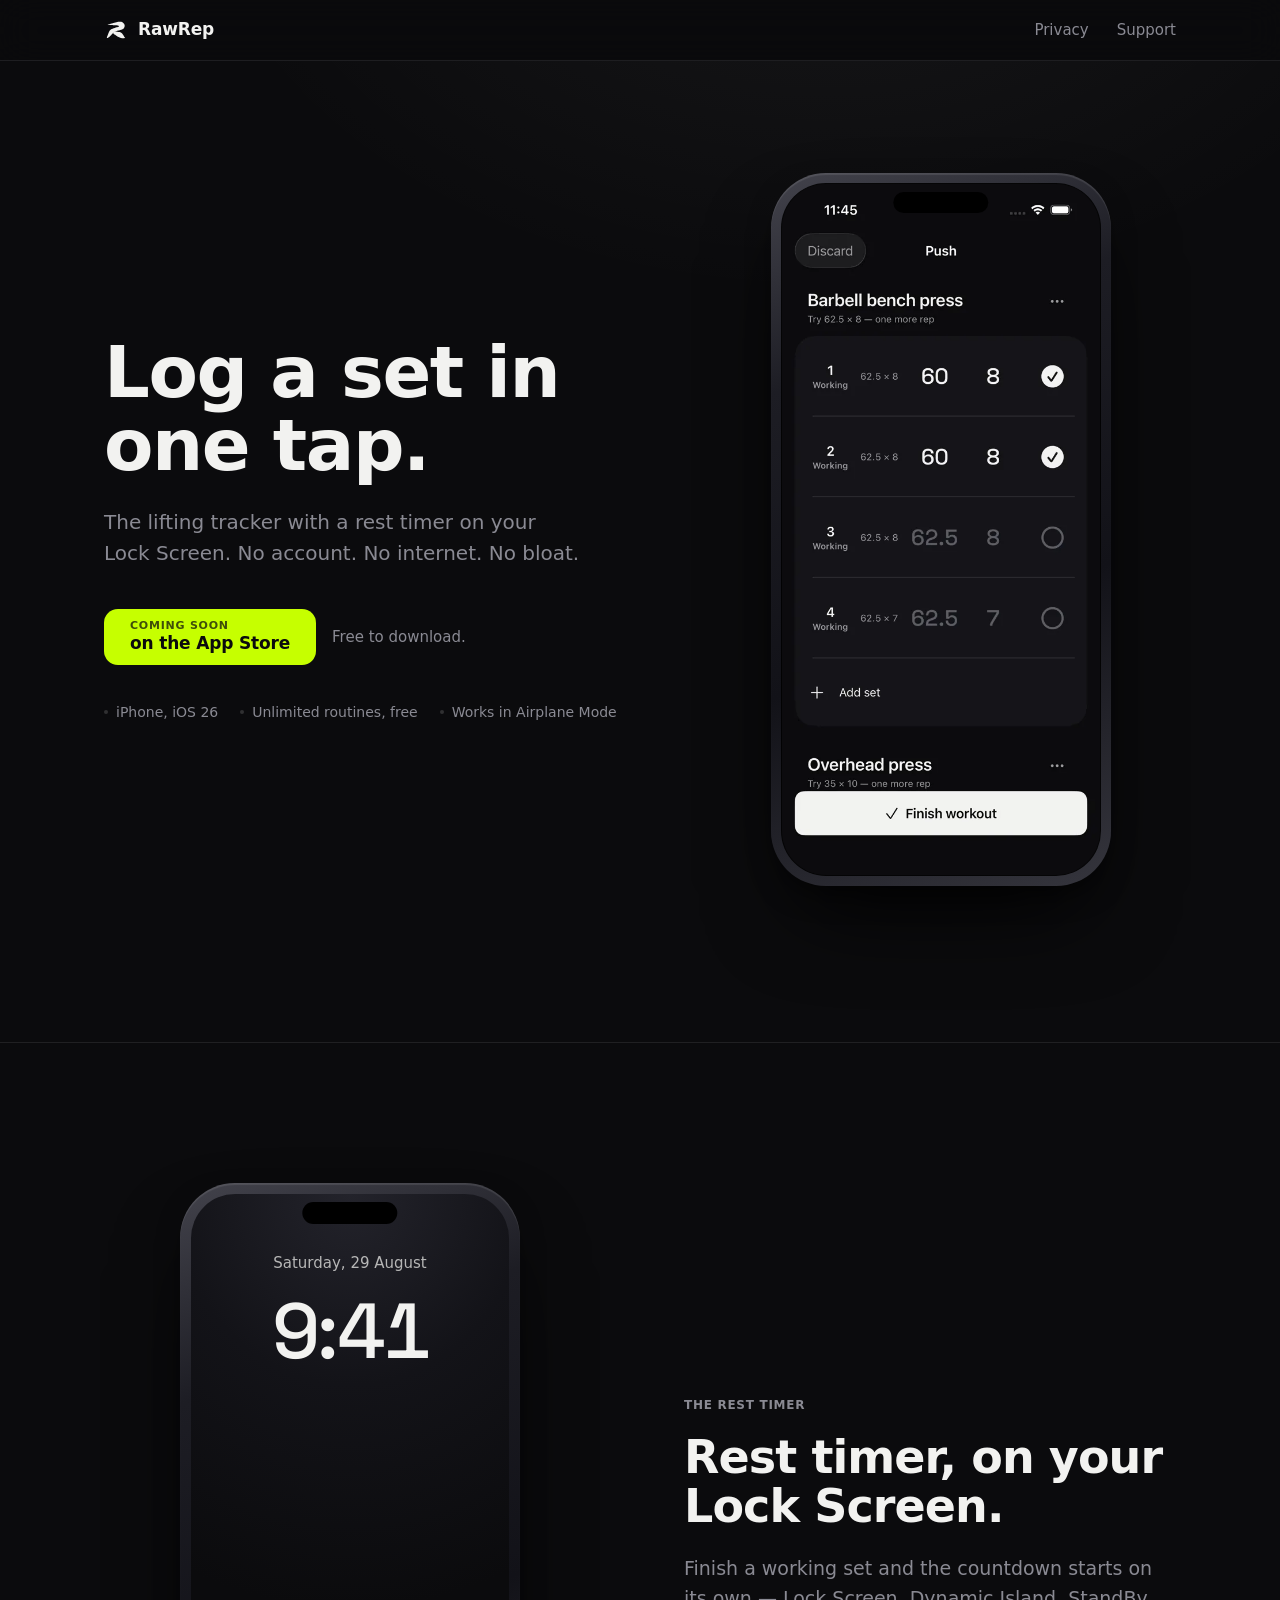
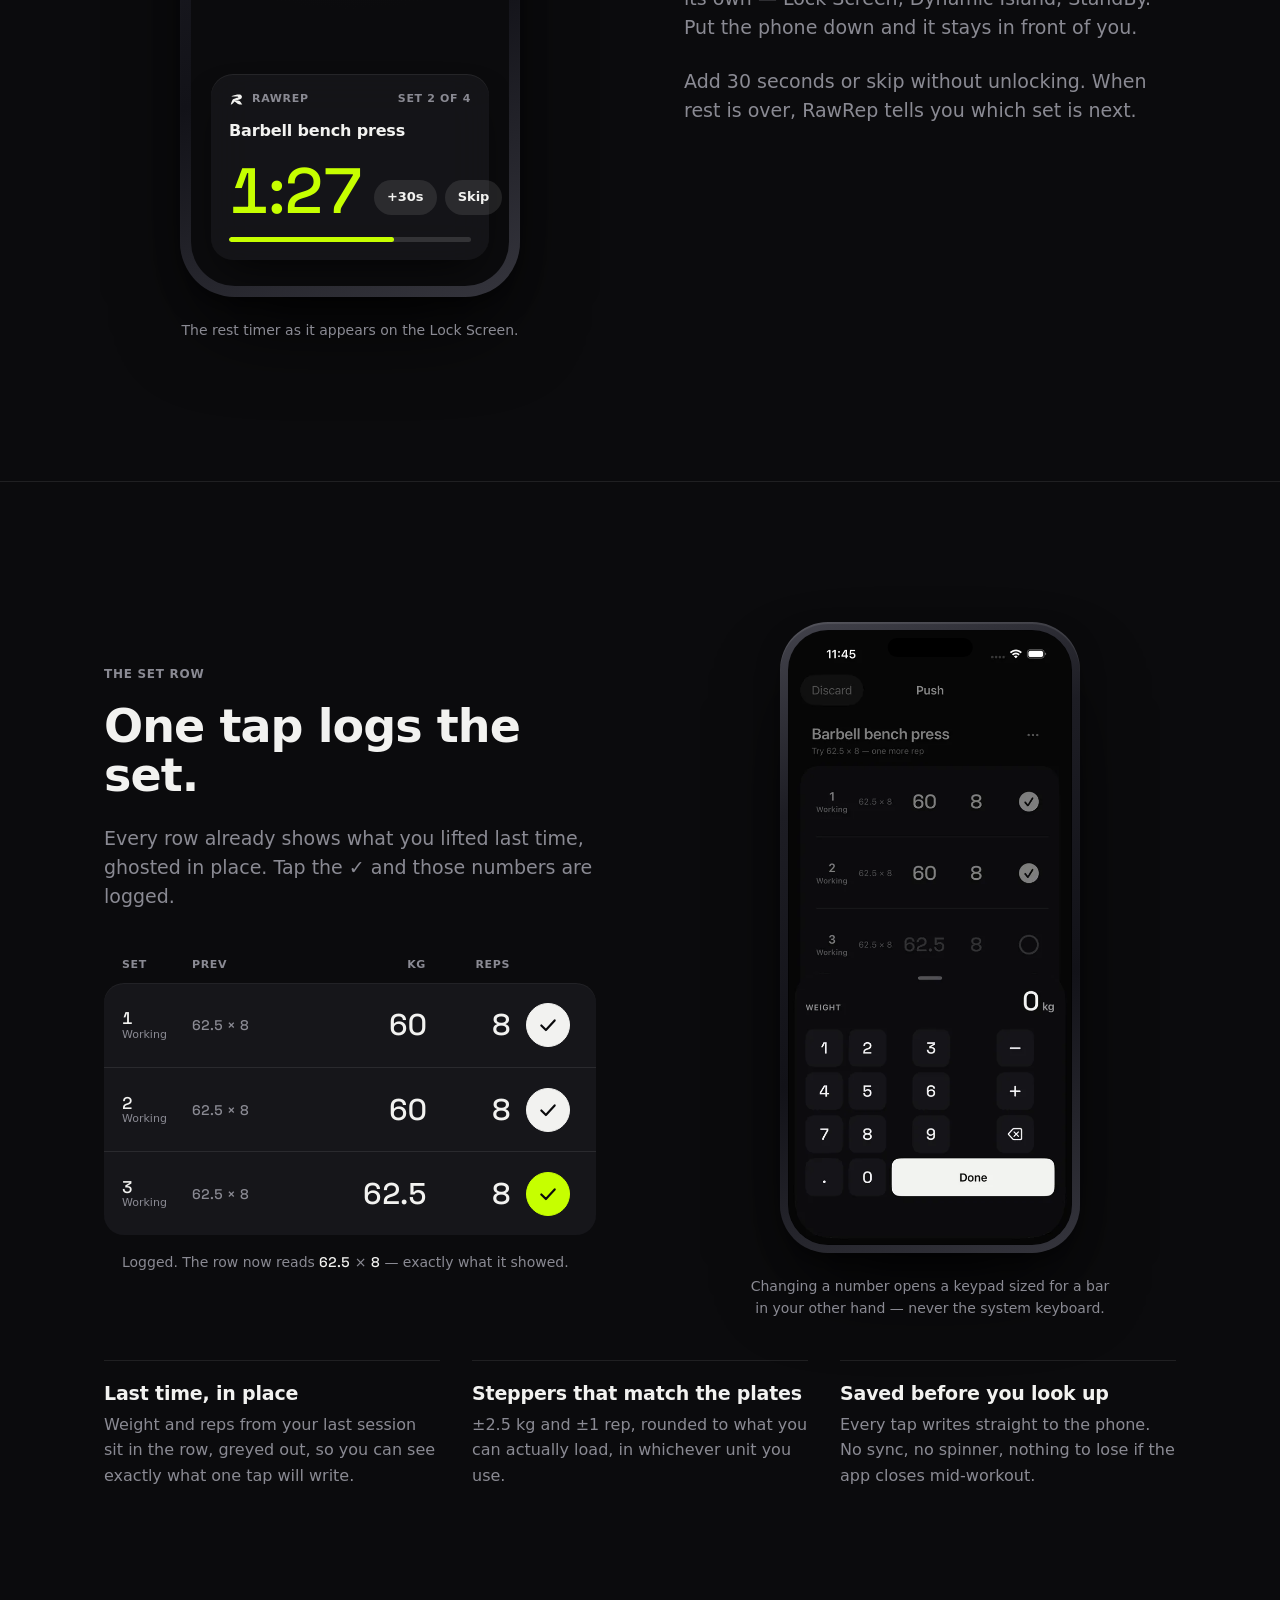
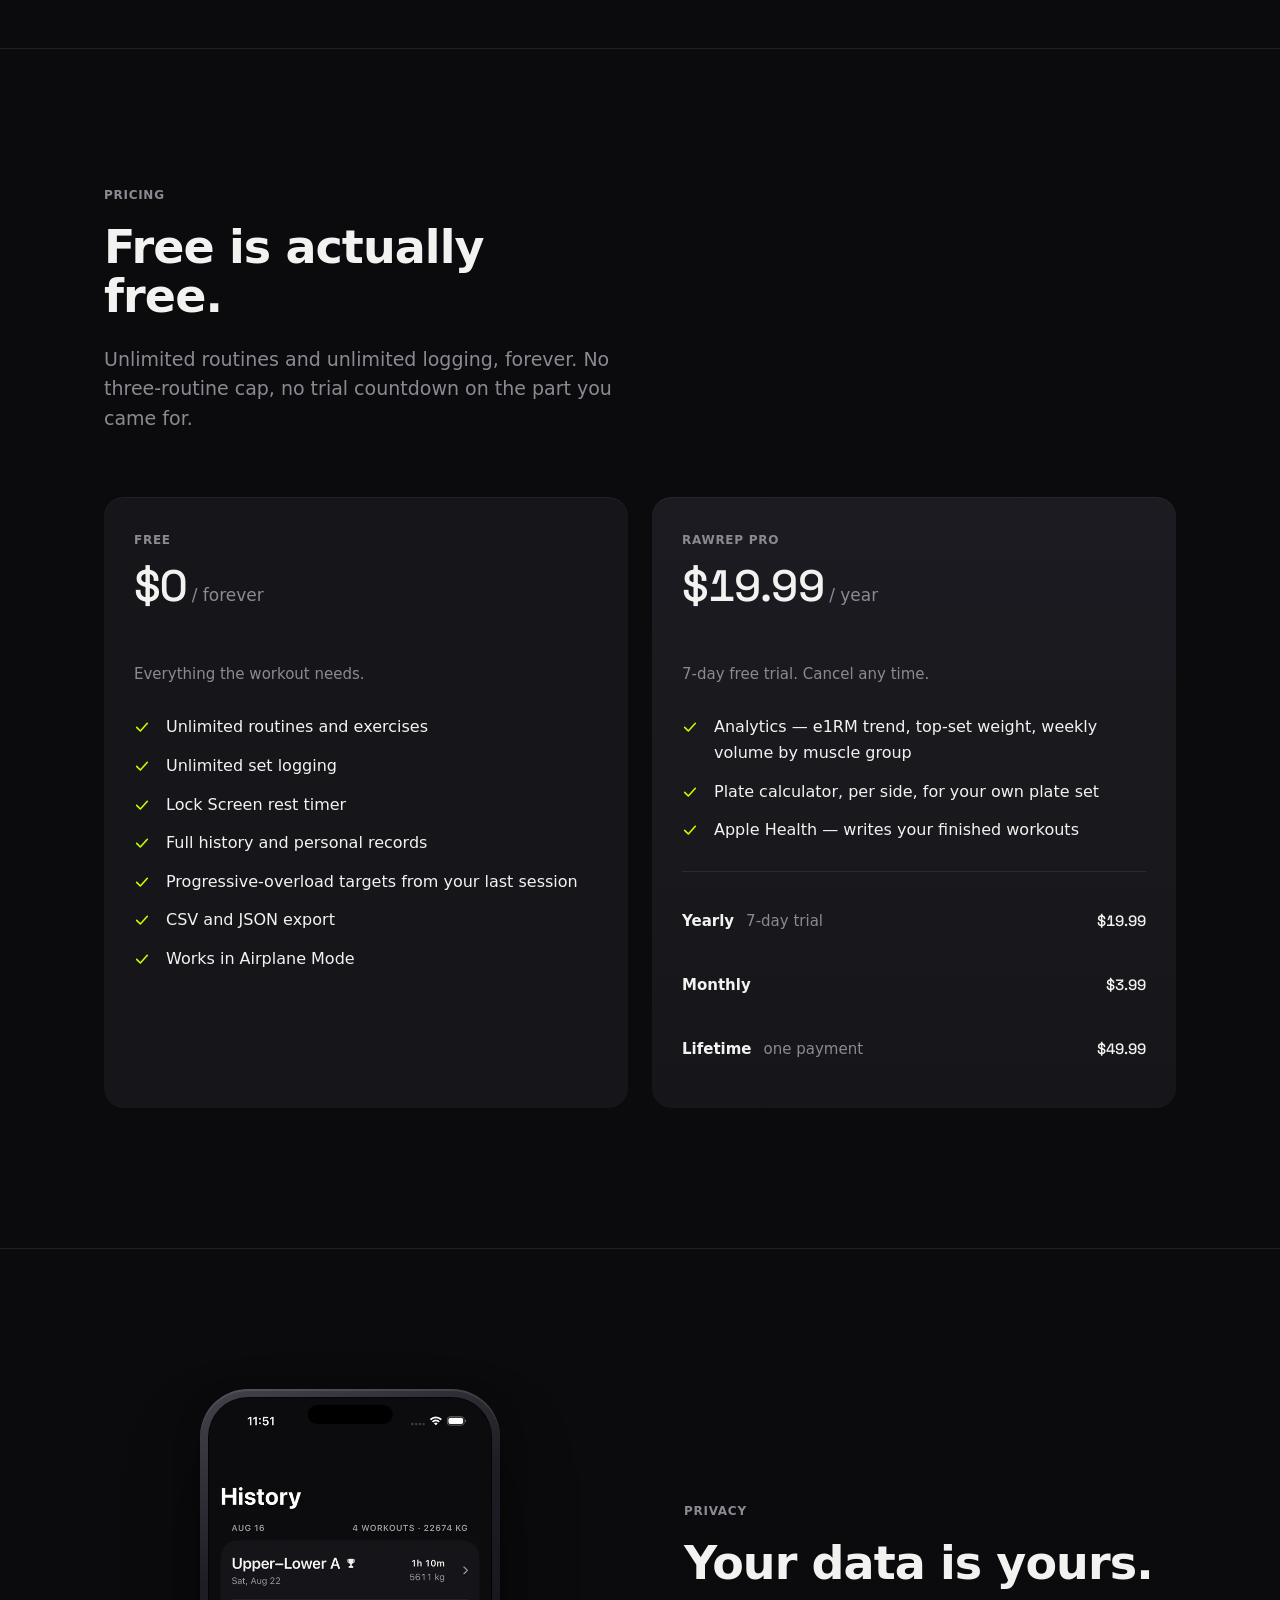
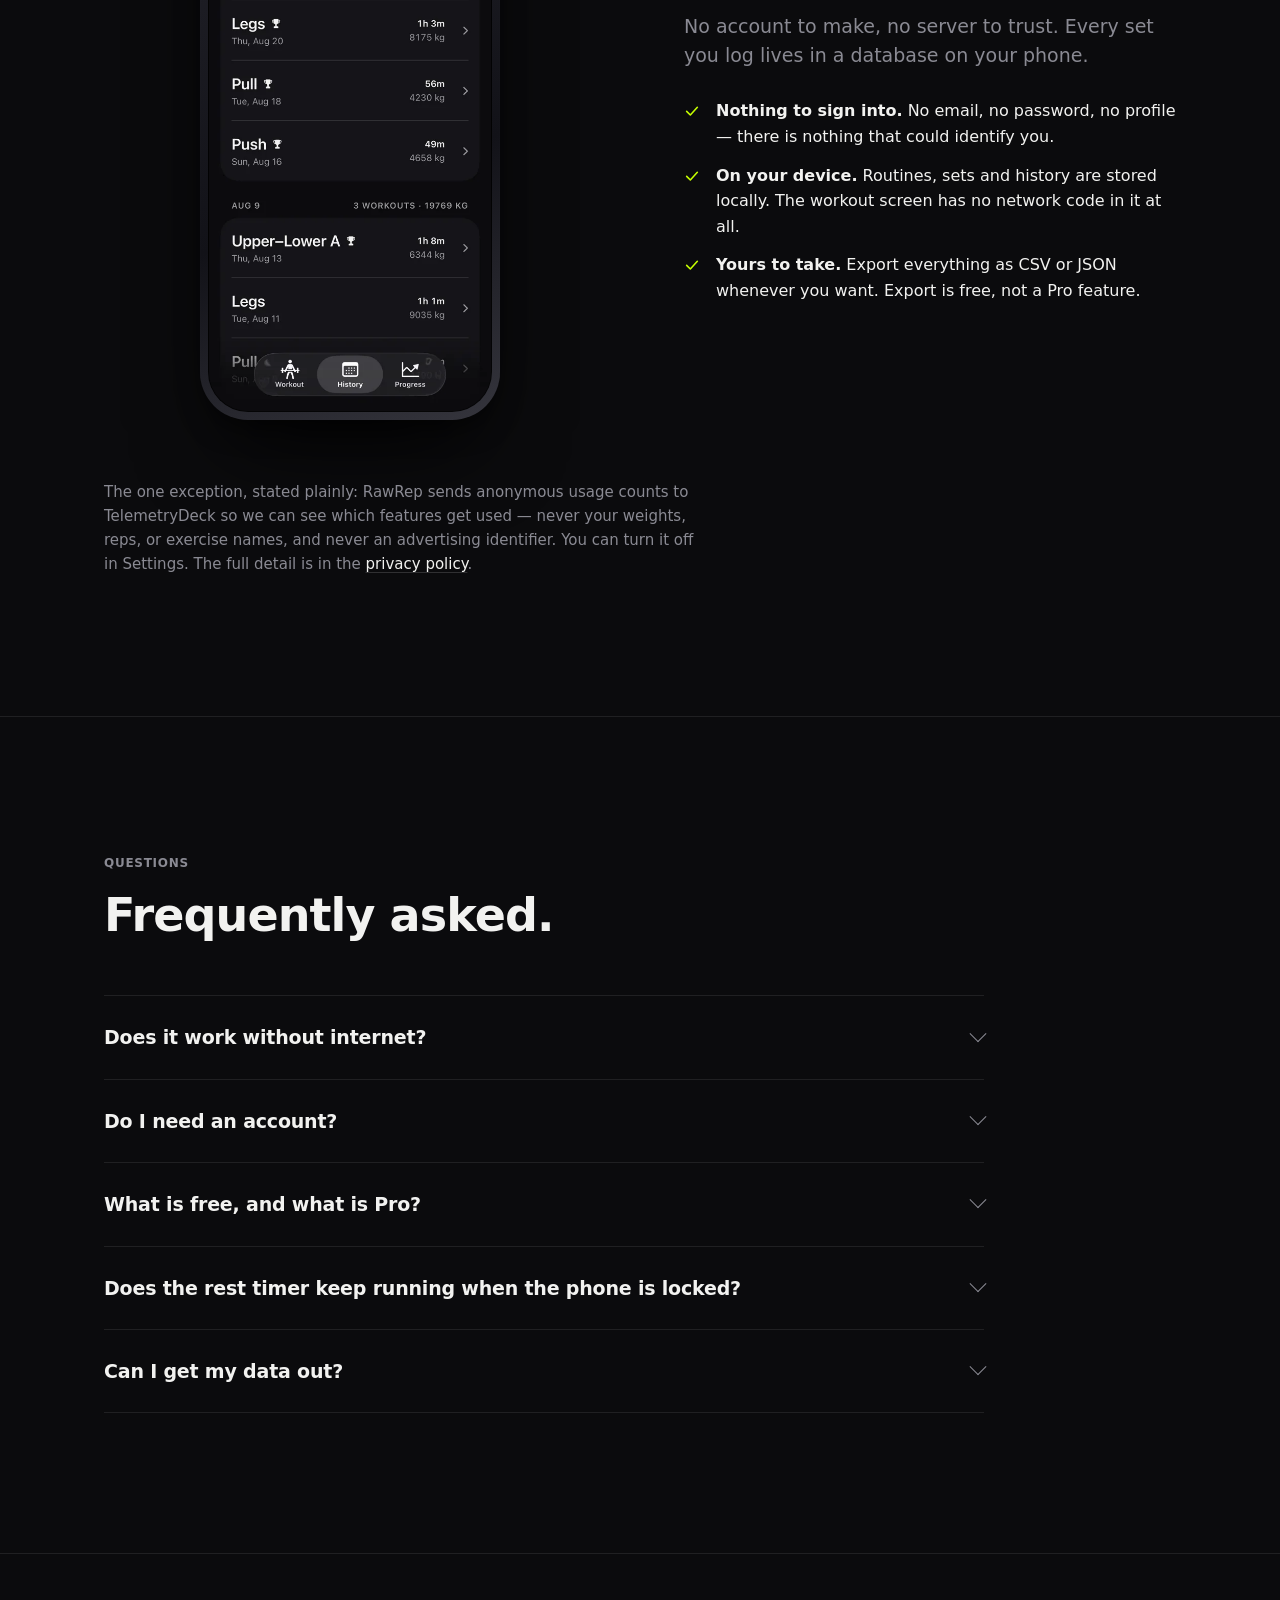
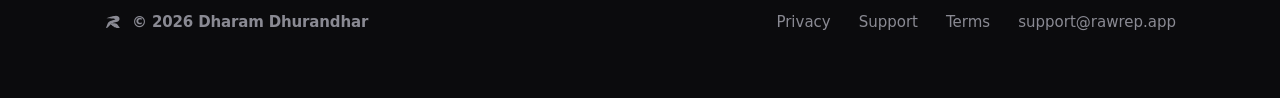
==== index.html @ dc62a501 "RawRep site" ====
<!doctype html>
<html lang="en">
<head>
<meta charset="utf-8">
<meta name="viewport" content="width=device-width, initial-scale=1">
<title>RawRep — Log a set in one tap.</title>
<meta name="description" content="The lifting tracker with a rest timer on your Lock Screen. No account. No internet. No bloat. Unlimited routines, free.">
<meta name="theme-color" content="#0B0B0D">
<meta name="color-scheme" content="dark">
<link rel="canonical" href="https://rawrep.app/">
<meta property="og:type" content="website">
<meta property="og:site_name" content="RawRep">
<meta property="og:title" content="RawRep — Log a set in one tap.">
<meta property="og:description" content="The lifting tracker with a rest timer on your Lock Screen. No account. No internet. No bloat. Unlimited routines, free.">
<meta property="og:url" content="https://rawrep.app/">
<meta property="og:image" content="https://rawrep.app/img/og.png">
<meta property="og:image:width" content="1200">
<meta property="og:image:height" content="630">
<meta name="twitter:card" content="summary_large_image">
<meta name="twitter:title" content="RawRep — Log a set in one tap.">
<meta name="twitter:description" content="The lifting tracker with a rest timer on your Lock Screen. No account. No internet. No bloat. Unlimited routines, free.">
<meta name="twitter:image" content="https://rawrep.app/img/og.png">
<link rel="icon" href="favicon.svg" type="image/svg+xml">
<link rel="apple-touch-icon" href="favicon.svg">
<link rel="preload" href="fonts/space-grotesk-500-numerals.woff2" as="font" type="font/woff2" crossorigin>
<link rel="stylesheet" href="styles.css">
</head>
<body>
<svg width="0" height="0" style="position:absolute" aria-hidden="true" focusable="false"><symbol id="mark" viewBox="0 0 1024 1024" fill-rule="nonzero"><path d="M476.17 570.28C471.61 571.32 446.74 582.52 436.3 588.12C430.04 591.54 420.93 596.29 416.08 598.76C409.25 602.17 404.98 605.21 398.05 611.76C392.92 616.41 387.13 621.35 385.05 622.68C371.09 631.79 366.54 636.82 361.79 648.68C358.47 657.04 357.9 662.07 360.18 664.25C361.51 665.67 362.17 665.29 367.87 659.79C373.47 654.38 374.6 653.81 378.78 653.33C385.24 652.76 387.42 653.43 392.73 657.99C395.3 660.07 398.71 662.45 400.23 663.3C403.75 665.1 409.06 668.9 419.03 676.78C423.2 680.1 430.51 685.61 435.26 689.02C440 692.44 445.79 696.81 448.17 698.71C452.53 702.31 460.22 707.82 476.64 719.02C481.58 722.34 491.92 729.74 499.61 735.44C521.35 751.39 535.11 761.35 545.46 768.47C548.12 770.27 553.81 774.26 558.27 777.39C584.66 796 597.28 803.59 621.77 815.93C651.77 830.83 680.15 840.32 721.53 849.06C759.5 857.03 815.79 861.4 853.95 859.21C876.92 857.88 898.65 855.61 901.12 854.28C903.78 852.85 903.21 850.96 897.32 842.7C890.01 832.26 889.82 831.88 880.81 818.3C872.74 806.25 868.37 799.7 850.72 773.69C845.21 765.62 837.71 754.52 834.01 749.01C789.21 682.76 780.86 671.56 762.92 654C738.24 629.89 703.4 611.1 667.05 602.46C638.38 595.53 605.92 590.59 567.76 587.18C564.35 586.8 558.18 585.94 554 585.28C538.06 582.43 498.28 578.82 492.87 579.68C490.98 579.96 488.22 579.77 486.7 579.11L483.95 578.06L486.13 575.79C488.7 573.13 488.22 572.27 483.38 570.66C480.06 569.62 479.3 569.52 476.17 570.28Z"/><path d="M641.33 164.79C605.83 168.58 596.15 169.91 566.82 174.85C536.16 179.97 524.1 182.35 521.16 183.87C519.83 184.53 516.41 185.38 513.57 185.67C510.72 185.95 506.92 186.62 505.12 187.09C503.31 187.57 498.38 188.8 494.2 189.85C481.86 193.07 463.45 197.25 454.34 198.96C444.18 200.86 438.11 202.47 431.08 204.94C428.23 205.98 421.4 207.97 415.89 209.4C405.07 212.25 400.9 213.39 387.89 216.99C383.24 218.32 377.83 219.84 376.03 220.31C372.99 221.17 350.97 227.72 344.23 229.81C335.88 232.37 315.09 238.25 310.53 239.3C307.69 239.96 304.18 241.1 302.85 241.77C301.52 242.43 293.83 245.18 285.76 247.75C277.69 250.4 267.92 253.63 263.93 254.96C259.94 256.29 255.86 257.33 254.91 257.33C253.87 257.33 250.55 258.47 247.41 259.8C240.39 262.84 227.58 267.49 211.34 272.99C204.61 275.27 194.07 278.88 188.09 281.06C182.11 283.25 174.23 285.9 170.53 286.95C158.19 290.46 155.15 292.55 159.9 294.26C161.04 294.64 169.3 295.68 178.12 296.63C187.05 297.48 197.49 298.62 201.38 299.1C205.27 299.57 219.22 300.62 232.23 301.47C245.33 302.23 261.94 303.37 269.24 303.84C286.71 304.98 372.42 307.73 391.22 307.64C438.77 307.54 523.44 311.15 544.98 314.19C580.1 319.22 595.77 323.59 618.17 334.79C640.09 345.61 642.28 347.6 642.28 356.62C642.28 365.64 640.38 367.15 621.39 373.51C603.74 379.4 576.12 388.23 565.87 391.26C561.97 392.4 553.43 394.97 546.88 397.05C531.03 401.99 531.89 401.7 511.29 407.78C501.42 410.72 490.31 414.14 486.61 415.37C483 416.61 471.04 420.21 460.03 423.44C387.51 444.7 334.45 463.97 309.11 478.3C267.63 501.65 244.85 526.52 222.07 573.41C212.86 592.4 178.79 676.97 162.46 721.58C161.04 725.47 158.95 730.88 157.91 733.45C155.06 740.28 150.03 753.38 144.43 768.47C137.88 786.32 137.4 787.45 134.56 794.57C129.81 806.63 123.35 827.42 122.88 832.64C122.22 839.19 123.64 843.93 127.63 848.39C135.12 856.84 146.61 857.5 162.75 850.29C173.47 845.45 199.19 826.85 217.13 810.99C220.74 807.77 228.9 800.65 235.36 795.05C250.93 781.38 303.99 728.98 320.03 711.42C327.05 703.64 338.25 691.68 344.8 684.94C360.94 668.14 364.54 663.68 366.44 657.23C370.14 645.27 376.98 636.44 387.89 629.6C391.98 627.04 399 621.35 407.35 613.66C410.48 610.91 417.32 606.44 423.96 602.93C430.23 599.61 438.77 595.05 442.95 592.78C453.1 587.27 472.18 579.11 478.16 577.68C480.82 577.02 486.42 575.22 490.5 573.7C494.58 572.08 499.52 570.38 501.32 569.81C503.13 569.24 509.1 567.43 514.61 565.82C520.12 564.21 529.32 561.36 535.02 559.55C540.81 557.85 549.07 555.38 553.53 554.05C557.99 552.82 569.28 549.59 578.68 546.93C588.08 544.27 602.22 540.38 610 538.29C628.04 533.45 627.85 533.45 646.55 528.23C655.19 525.86 664.58 523.2 667.43 522.44C670.28 521.68 673.98 520.64 675.5 520.26C677.11 519.78 682.43 518.26 687.36 516.94C692.3 515.51 698.28 513.9 700.65 513.14C703.02 512.47 707.49 511.24 710.62 510.39C713.75 509.44 721.25 507.25 727.23 505.36C733.21 503.55 739.47 501.65 740.99 501.27C742.61 500.8 747.45 499.09 751.91 497.48C756.37 495.86 762.35 493.59 765.2 492.54C778.2 487.89 796.52 477.83 812.66 466.53C830.5 454.1 850.05 432.93 859.93 415.37C869.13 399.24 875.78 381.77 878.62 366.49C879.48 362.03 880.52 356.33 881.09 353.87C882.52 346.46 882.14 317.51 880.52 308.49C875.11 278.88 864.39 254.3 847.87 232.94C839.42 222.02 821.96 205.22 811.23 197.63C798.99 189.09 778.86 179.31 759.03 172.38C752.95 170.29 736.72 167.25 720.77 165.26C703.12 162.98 660.12 162.79 641.33 164.79Z"/></symbol></svg>
<header class="nav">
  <div class="wrap nav-in">
    <a class="brand" href="index.html" aria-label="RawRep home"><svg class="mark" viewBox="0 0 1024 1024" aria-hidden="true"><use href="#mark"/></svg><span class="word">RawRep</span></a>
    <nav class="nav-links" aria-label="Site">
      <a href="privacy.html">Privacy</a>
      <a href="support.html">Support</a>
    </nav>
  </div>
</header>

<main>

  <section class="hero">
    <div class="wrap hero-in">
      <div>
        <h1>Log a set in one tap.</h1>
        <p class="lede">The lifting tracker with a rest timer on your Lock&nbsp;Screen. No account. No internet. No bloat.</p>
        <div class="badge-row">
          <span class="store">
            <span class="k">Coming soon</span>
            <span class="v">on the App Store</span>
          </span>
          <span class="badge-note">Free to download.</span>
        </div>
        <ul class="spec">
          <li>iPhone, iOS 26</li>
          <li>Unlimited routines, free</li>
          <li>Works in Airplane Mode</li>
        </ul>
      </div>
      <div class="hero-media">
        <div class="phone">
          <div class="phone-screen">
            <img src="img/workout.webp" alt="RawRep active workout screen: Barbell bench press with four set rows, two logged at 60 kg for 8 reps and two pending." width="552" height="1200" fetchpriority="high" decoding="async">
            <span class="island"></span>
          </div>
        </div>
      </div>
    </div>
  </section>

  <section class="section rv" aria-labelledby="h-timer">
    <div class="wrap split split--flip">
      <div class="split-media">
        <div class="phone">
          <div class="lock">
            <span class="island"></span>
            <p class="lock-date">Saturday, 29 August</p>
            <p class="lock-time n n-lg">9:41</p>
            <div class="la">
              <div class="la-head">
                <svg class="mark" viewBox="0 0 1024 1024" aria-hidden="true"><use href="#mark"/></svg>
                <span class="la-app">RawRep</span>
                <span class="la-set">Set 2 of 4</span>
              </div>
              <p class="la-name">Barbell bench press</p>
              <div class="la-row">
                <span class="la-time n n-lg">1:27</span>
                <span class="la-btns"><span>+30s</span><span>Skip</span></span>
              </div>
              <div class="la-bar"><i></i></div>
            </div>
          </div>
        </div>
        <p class="caption">The rest timer as it appears on the Lock Screen.</p>
      </div>
      <div>
        <span class="eyebrow">The rest timer</span>
        <h2 id="h-timer">Rest timer, on your Lock&nbsp;Screen.</h2>
        <p class="lede">Finish a working set and the countdown starts on its own — Lock Screen, Dynamic Island, StandBy. Put the phone down and it stays in front of you.</p>
        <p class="lede">Add 30 seconds or skip without unlocking. When rest is over, RawRep tells you which set is next.</p>
      </div>
    </div>
  </section>

  <section class="section rv" data-autotap="1" aria-labelledby="h-tap">
    <div class="wrap">
      <div class="split">
        <div>
          <span class="eyebrow">The set row</span>
          <h2 id="h-tap">One tap logs the set.</h2>
          <p class="lede">Every row already shows what you lifted last time, ghosted in place. Tap the&nbsp;✓ and those numbers are logged.</p>

          <div class="demo">
            <div class="demo-head" aria-hidden="true">
              <span>Set</span><span>Prev</span><span>kg</span><span>Reps</span><span></span>
            </div>
            <input class="tick-input" type="checkbox" id="tick3" aria-label="Log set 3: 62.5 kilograms for 8 reps">
            <div class="demo-card">
              <div class="row">
                <span class="row-set"><span class="i n">1</span><span class="t">Working</span></span>
                <span class="row-prev n">62.5 &times; 8</span>
                <span class="row-kg n">60</span>
                <span class="row-reps n">8</span>
                <span class="tick"><svg viewBox="0 0 24 24" aria-hidden="true"><path d="M4 12.5 9.5 18 20 6.5" stroke-linecap="round" stroke-linejoin="round"/></svg></span>
              </div>
              <div class="row">
                <span class="row-set"><span class="i n">2</span><span class="t">Working</span></span>
                <span class="row-prev n">62.5 &times; 8</span>
                <span class="row-kg n">60</span>
                <span class="row-reps n">8</span>
                <span class="tick"><svg viewBox="0 0 24 24" aria-hidden="true"><path d="M4 12.5 9.5 18 20 6.5" stroke-linecap="round" stroke-linejoin="round"/></svg></span>
              </div>
              <div class="row row--pending">
                <span class="row-set"><span class="i n">3</span><span class="t">Working</span></span>
                <span class="row-prev n">62.5 &times; 8</span>
                <span class="row-kg n">62.5</span>
                <span class="row-reps n">8</span>
                <label class="tick tick-label" for="tick3"><svg viewBox="0 0 24 24" aria-hidden="true"><path d="M4 12.5 9.5 18 20 6.5" stroke-linecap="round" stroke-linejoin="round"/></svg></label>
              </div>
            </div>
            <p class="demo-hint"><span class="hint-a">Set 3 is pending. <b>Tap the ✓</b> to log it.</span><span class="hint-b">Logged. The row now reads <span class="n">62.5</span> &times; <span class="n">8</span> — exactly what it showed.</span></p>
          </div>
        </div>
        <div class="split-media">
          <div class="phone phone--sm">
        <div class="phone-screen">
          <img src="img/keypad.webp" alt="The RawRep weight keypad: large number keys with plus, minus and Done, filling the lower half of the screen." width="552" height="1200" loading="lazy" decoding="async">
          <span class="island"></span>
        </div>
      </div>
          <p class="caption">Changing a number opens a keypad sized for a bar in your other hand — never the system keyboard.</p>
        </div>
      </div>

      <ul class="benefits">
        <li>
          <h3>Last time, in place</h3>
          <p>Weight and reps from your last session sit in the row, greyed out, so you can see exactly what one tap will write.</p>
        </li>
        <li>
          <h3>Steppers that match the plates</h3>
          <p>±2.5&nbsp;kg and ±1 rep, rounded to what you can actually load, in whichever unit you use.</p>
        </li>
        <li>
          <h3>Saved before you look up</h3>
          <p>Every tap writes straight to the phone. No sync, no spinner, nothing to lose if the app closes mid-workout.</p>
        </li>
      </ul>
    </div>
  </section>

  <section class="section rv" aria-labelledby="h-price">
    <div class="wrap">
      <span class="eyebrow">Pricing</span>
      <h2 id="h-price">Free is actually free.</h2>
      <p class="lede">Unlimited routines and unlimited logging, forever. No three-routine cap, no trial countdown on the part you came for.</p>

      <div class="tiers">
        <div class="tier">
          <span class="tier-name">Free</span>
          <p class="tier-price n n-lg">$0<span class="u"> / forever</span></p>
          <p class="tier-sub">Everything the workout needs.</p>
          <ul class="checks">
            <li><svg viewBox="0 0 24 24" aria-hidden="true"><path d="M4 12.5 9.5 18 20 6.5" stroke-linecap="round" stroke-linejoin="round"/></svg><span>Unlimited routines and exercises</span></li>
            <li><svg viewBox="0 0 24 24" aria-hidden="true"><path d="M4 12.5 9.5 18 20 6.5" stroke-linecap="round" stroke-linejoin="round"/></svg><span>Unlimited set logging</span></li>
            <li><svg viewBox="0 0 24 24" aria-hidden="true"><path d="M4 12.5 9.5 18 20 6.5" stroke-linecap="round" stroke-linejoin="round"/></svg><span>Lock Screen rest timer</span></li>
            <li><svg viewBox="0 0 24 24" aria-hidden="true"><path d="M4 12.5 9.5 18 20 6.5" stroke-linecap="round" stroke-linejoin="round"/></svg><span>Full history and personal records</span></li>
            <li><svg viewBox="0 0 24 24" aria-hidden="true"><path d="M4 12.5 9.5 18 20 6.5" stroke-linecap="round" stroke-linejoin="round"/></svg><span>Progressive-overload targets from your last session</span></li>
            <li><svg viewBox="0 0 24 24" aria-hidden="true"><path d="M4 12.5 9.5 18 20 6.5" stroke-linecap="round" stroke-linejoin="round"/></svg><span>CSV and JSON export</span></li>
            <li><svg viewBox="0 0 24 24" aria-hidden="true"><path d="M4 12.5 9.5 18 20 6.5" stroke-linecap="round" stroke-linejoin="round"/></svg><span>Works in Airplane Mode</span></li>
          </ul>
        </div>

        <div class="tier tier--pro">
          <span class="tier-name">RawRep Pro</span>
          <p class="tier-price n n-lg">$19.99<span class="u"> / year</span></p>
          <p class="tier-sub">7-day free trial. Cancel any time.</p>
          <ul class="checks">
            <li><svg viewBox="0 0 24 24" aria-hidden="true"><path d="M4 12.5 9.5 18 20 6.5" stroke-linecap="round" stroke-linejoin="round"/></svg><span>Analytics — e1RM trend, top-set weight, weekly volume by muscle group</span></li>
            <li><svg viewBox="0 0 24 24" aria-hidden="true"><path d="M4 12.5 9.5 18 20 6.5" stroke-linecap="round" stroke-linejoin="round"/></svg><span>Plate calculator, per side, for your own plate set</span></li>
            <li><svg viewBox="0 0 24 24" aria-hidden="true"><path d="M4 12.5 9.5 18 20 6.5" stroke-linecap="round" stroke-linejoin="round"/></svg><span>Apple Health — writes your finished workouts</span></li>
          </ul>
          <div class="plans">
            <p class="plan"><b>Yearly</b> <span>7-day trial</span> <span class="amt n">$19.99</span></p>
            <p class="plan"><b>Monthly</b> <span class="amt n">$3.99</span></p>
            <p class="plan"><b>Lifetime</b> <span>one payment</span> <span class="amt n">$49.99</span></p>
          </div>
        </div>
      </div>
    </div>
  </section>

  <section class="section rv" aria-labelledby="h-data">
    <div class="wrap">
      <div class="split split--flip">
        <div class="split-media">
          <div class="phone phone--sm">
        <div class="phone-screen">
          <img src="img/history.webp" alt="RawRep history screen: workouts grouped by week with duration, total volume in kilograms and personal-record trophies." width="552" height="1200" loading="lazy" decoding="async">
          <span class="island"></span>
        </div>
      </div>
        </div>
        <div>
          <span class="eyebrow">Privacy</span>
          <h2 id="h-data">Your data is yours.</h2>
          <p class="lede">No account to make, no server to trust. Every set you log lives in a database on your phone.</p>
          <ul class="checks">
            <li><svg viewBox="0 0 24 24" aria-hidden="true"><path d="M4 12.5 9.5 18 20 6.5" stroke-linecap="round" stroke-linejoin="round"/></svg><span><b>Nothing to sign into.</b> No email, no password, no profile — there is nothing that could identify you.</span></li>
            <li><svg viewBox="0 0 24 24" aria-hidden="true"><path d="M4 12.5 9.5 18 20 6.5" stroke-linecap="round" stroke-linejoin="round"/></svg><span><b>On your device.</b> Routines, sets and history are stored locally. The workout screen has no network code in it at all.</span></li>
            <li><svg viewBox="0 0 24 24" aria-hidden="true"><path d="M4 12.5 9.5 18 20 6.5" stroke-linecap="round" stroke-linejoin="round"/></svg><span><b>Yours to take.</b> Export everything as CSV or JSON whenever you want. Export is free, not a Pro feature.</span></li>
          </ul>
        </div>
      </div>
      <p class="fineprint">The one exception, stated plainly: RawRep sends anonymous usage counts to TelemetryDeck so we can see which features get used — never your weights, reps, or exercise names, and never an advertising identifier. You can turn it off in Settings. The full detail is in the <a href="privacy.html">privacy policy</a>.</p>
    </div>
  </section>

  <section class="section rv" aria-labelledby="h-faq">
    <div class="wrap">
      <span class="eyebrow">Questions</span>
      <h2 id="h-faq">Frequently asked.</h2>

      <div class="faq">
        <details>
          <summary>Does it work without internet?</summary>
          <p>Yes — all of it, from the first launch. Routines, logging, the rest timer, history and export run entirely on the device. The only thing that needs a connection is buying Pro, because Apple handles the payment.</p>
        </details>
        <details>
          <summary>Do I need an account?</summary>
          <p>No. There is no sign-up, no email, and no login screen. You open the app and start a workout.</p>
        </details>
        <details>
          <summary>What is free, and what is Pro?</summary>
          <p>Logging is free and uncapped: unlimited routines, unlimited sets, the Lock Screen rest timer, full history, and CSV and JSON export. Pro adds analytics, the plate calculator, and writing workouts to Apple Health — $19.99 a year with a 7-day trial, $3.99 a month, or $49.99 once for lifetime.</p>
        </details>
        <details>
          <summary>Does the rest timer keep running when the phone is locked?</summary>
          <p>That is the point of it. The timer runs as a Live Activity, so it stays on the Lock Screen, in the Dynamic Island and in StandBy. You can add 30 seconds or skip from there, and you get an alert when rest is over.</p>
        </details>
        <details>
          <summary>Can I get my data out?</summary>
          <p>Any time. Settings → Export gives you a CSV with one row per set, or a JSON file of everything, which you can send wherever you like. It costs nothing and needs no account. See <a href="support.html">Support</a> for the steps.</p>
        </details>
      </div>
    </div>
  </section>

</main>

<footer class="foot">
  <div class="wrap foot-in">
    <span class="brand"><svg class="mark" viewBox="0 0 1024 1024" aria-hidden="true"><use href="#mark"/></svg><span class="word">© 2026 Dharam Dhurandhar</span></span>
    <nav class="foot-links" aria-label="Footer">
      <a href="privacy.html">Privacy</a>
      <a href="support.html">Support</a>
      <a href="terms.html">Terms</a>
      <a href="mailto:support@rawrep.app">support@rawrep.app</a>
    </nav>
  </div>
</footer>

<script>
(function () {
  var els = document.querySelectorAll('.rv');
  var reduce = window.matchMedia('(prefers-reduced-motion: reduce)').matches;
  if (reduce || !('IntersectionObserver' in window)) {
    els.forEach(function (el) { el.classList.add('rv-in'); });
    return;
  }
  els.forEach(function (el) { el.classList.add('rv-on'); });
  var io = new IntersectionObserver(function (entries) {
    entries.forEach(function (e) {
      if (!e.isIntersecting) return;
      e.target.classList.add('rv-in');
      io.unobserve(e.target);
      if (e.target.dataset.autotap) {
        setTimeout(function () {
          var t = document.getElementById('tick3');
          if (t && !t.checked) { t.checked = true; }
        }, 900);
      }
    });
  }, { threshold: 0.15, rootMargin: '0px 0px -10% 0px' });
  els.forEach(function (el) { io.observe(el); });
})();
</script>
</body>
</html>
---- styles.css ----
/* Space Grotesk Medium (500), SIL OFL 1.1 — subset to numerals only.
   See fonts/OFL-SpaceGrotesk.txt. Same face the app bundles (ADR-016). */
@font-face {
  font-family: "Space Grotesk";
  font-style: normal;
  font-weight: 500;
  font-display: swap;
  src: url("fonts/space-grotesk-500-numerals.woff2") format("woff2");
}

/* RawRep — rawrep.app
   Palette and type follow the app's own rules (PRD §6.2, ADR-014, ADR-017, ADR-023):
   dark-only, off-black/off-white, one accent (lime) reserved for ✓ / timer / CTA.
   Space Grotesk 500 is used for NUMERALS ONLY. Every word is SF Pro. */

:root {
  --ink:      #0B0B0D;
  --panel:    #16161A;
  --panel-2:  #1B1B21;
  --chalk:    #F2F2F0;
  --ash:      #8A8A93;
  --ghost:    rgba(242, 242, 240, 0.30);
  --volt:     #C6FF00;
  --line:     rgba(242, 242, 240, 0.09);
  --line-2:   rgba(242, 242, 240, 0.16);

  --sans: -apple-system, BlinkMacSystemFont, "SF Pro Text", "Segoe UI", system-ui, "Helvetica Neue", Arial, sans-serif;
  --num:  "Space Grotesk", "Helvetica Neue", Arial, sans-serif;

  --max: 1120px;
  --gut: 24px;
  --r-s: 8px;
  --r-m: 12px;
  --r-l: 20px;
}

* { box-sizing: border-box; }

html { -webkit-text-size-adjust: 100%; scroll-behavior: smooth; }

body {
  margin: 0;
  background: var(--ink);
  color: var(--chalk);
  font-family: var(--sans);
  font-size: 17px;
  line-height: 1.6;
  -webkit-font-smoothing: antialiased;
  -moz-osx-font-smoothing: grayscale;
  text-rendering: optimizeLegibility;
}

img, svg { display: block; max-width: 100%; }

a { color: var(--chalk); text-decoration: none; }
a:focus-visible,
button:focus-visible,
summary:focus-visible,
input:focus-visible + .tick { outline: 2px solid var(--volt); outline-offset: 3px; border-radius: 4px; }

/* Numerals — the one place Space Grotesk is allowed. */
.n {
  font-family: var(--num);
  font-weight: 500;
  font-variant-numeric: tabular-nums;
  font-feature-settings: "tnum" 1;
}
.n-lg { letter-spacing: -0.02em; }

/* ---------- layout ---------- */

.wrap { width: 100%; max-width: var(--max); margin: 0 auto; padding: 0 var(--gut); }

.section { padding: 140px 0; border-top: 1px solid var(--line); }

.eyebrow {
  display: block;
  margin: 0 0 22px;
  font-size: 12px;
  font-weight: 600;
  line-height: 1;
  letter-spacing: 0.06em;
  text-transform: uppercase;
  color: var(--ash);
}

h1, h2, h3 { margin: 0; font-weight: 600; letter-spacing: -0.02em; }

h2 { font-size: clamp(30px, 4vw, 46px); line-height: 1.06; max-width: 15ch; }
h3 { font-size: 19px; line-height: 1.3; letter-spacing: -0.01em; }

.lede {
  margin: 24px 0 0;
  max-width: 46ch;
  font-size: 19px;
  line-height: 1.55;
  color: var(--ash);
}

.split {
  display: grid;
  grid-template-columns: 1fr;
  gap: 64px;
  align-items: center;
}

/* ---------- nav ---------- */

.nav {
  position: sticky;
  top: 0;
  z-index: 20;
  background: rgba(11, 11, 13, 0.72);
  backdrop-filter: saturate(160%) blur(18px);
  -webkit-backdrop-filter: saturate(160%) blur(18px);
  border-bottom: 1px solid var(--line);
}

.nav-in {
  display: flex;
  align-items: center;
  gap: 12px;
  height: 60px;
}

.brand { display: flex; align-items: center; gap: 10px; }
.brand .mark { width: 24px; height: 24px; fill: var(--chalk); }
.brand .word { font-size: 17px; font-weight: 600; letter-spacing: -0.01em; }

.nav-links { margin-left: auto; display: flex; gap: 28px; font-size: 15px; }
.nav-links a { color: var(--ash); transition: color 0.2s; }
.nav-links a:hover { color: var(--chalk); }

/* ---------- hero ---------- */

.hero { position: relative; overflow: hidden; padding: 96px 0 132px; }

/* depth only — no glow */
.hero::before {
  content: "";
  position: absolute;
  inset: -20% -10% auto;
  height: 620px;
  background: radial-gradient(60% 100% at 62% 0%, rgba(242, 242, 240, 0.055), transparent 70%);
  pointer-events: none;
}

.hero-in { position: relative; display: grid; grid-template-columns: 1fr; gap: 64px; align-items: center; }

h1 {
  font-size: clamp(40px, 6.6vw, 72px);
  line-height: 1.02;
  max-width: 11ch;
}

.hero .lede { font-size: 20px; max-width: 40ch; }

.badge-row { display: flex; flex-wrap: wrap; align-items: center; gap: 16px; margin-top: 40px; }

.store {
  display: inline-flex;
  flex-direction: column;
  justify-content: center;
  min-height: 56px;
  padding: 9px 26px;
  border-radius: 14px;
  background: var(--volt);
  color: var(--ink);
  cursor: default;
}
.store .k {
  font-size: 11px;
  font-weight: 600;
  letter-spacing: 0.07em;
  text-transform: uppercase;
  line-height: 1.3;
  opacity: 0.72;
}
.store .v { font-size: 17px; font-weight: 600; letter-spacing: -0.01em; line-height: 1.25; }

.badge-note { font-size: 15px; color: var(--ash); }

.spec {
  display: flex;
  flex-wrap: wrap;
  gap: 10px 22px;
  margin: 36px 0 0;
  padding: 0;
  list-style: none;
  font-size: 14px;
  color: var(--ash);
}
.spec li { display: flex; align-items: center; gap: 8px; }
.spec li::before {
  content: "";
  width: 4px;
  height: 4px;
  border-radius: 50%;
  background: var(--line-2);
}

/* ---------- device frame ---------- */

.phone {
  width: 100%;
  max-width: 320px;
  margin: 0 auto;
  padding: 11px;
  border-radius: 55px;
  background: linear-gradient(158deg, #43434c 0%, #1d1d24 26%, #121218 62%, #35353d 100%);
  box-shadow:
    0 2px 1px rgba(255, 255, 255, 0.10) inset,
    0 44px 90px -28px rgba(0, 0, 0, 0.95),
    0 12px 34px -14px rgba(0, 0, 0, 0.8);
}

.phone-screen {
  position: relative;
  border-radius: 44px;
  overflow: hidden;
  background: var(--ink);
  box-shadow: 0 0 0 1px rgba(0, 0, 0, 0.9);
}

.phone-screen img { width: 100%; height: auto; }

.island {
  position: absolute;
  top: 1.15%;
  left: 50%;
  transform: translateX(-50%);
  width: 30%;
  height: 3.1%;
  border-radius: 99px;
  background: #000;
}

.phone--sm { max-width: 268px; border-radius: 48px; padding: 9px; }
.phone--sm .phone-screen { border-radius: 39px; }

.caption { margin: 22px auto 0; max-width: 42ch; text-align: center; font-size: 14px; color: var(--ash); }

/* ---------- lock screen mock ---------- */

.lock {
  position: relative;
  aspect-ratio: 402 / 874;
  padding: 13% 20px 26px;
  border-radius: 44px;
  overflow: hidden;
  background:
    radial-gradient(120% 60% at 50% 0%, #23232b 0%, #131318 46%, #0b0b0d 100%);
  display: flex;
  flex-direction: column;
}

.lock-date {
  text-align: center;
  font-size: 15px;
  font-weight: 500;
  color: rgba(242, 242, 240, 0.72);
}

.lock-time {
  margin-top: 2px;
  text-align: center;
  font-size: clamp(56px, 20vw, 78px);
  line-height: 1;
  letter-spacing: -0.03em;
  color: var(--chalk);
}

/* the Live Activity card */
.la {
  margin-top: auto;
  padding: 16px 18px 18px;
  border-radius: 22px;
  background: rgba(22, 22, 26, 0.92);
  box-shadow: 0 1px 0 rgba(255, 255, 255, 0.07) inset, 0 18px 40px -18px rgba(0, 0, 0, 0.9);
  backdrop-filter: blur(20px);
  -webkit-backdrop-filter: blur(20px);
}

.la-head { display: flex; align-items: center; gap: 8px; }
.la-head .mark { width: 15px; height: 15px; fill: var(--chalk); flex: none; }
.la-app {
  font-size: 11px;
  font-weight: 600;
  letter-spacing: 0.06em;
  text-transform: uppercase;
  color: var(--ash);
}
.la-set {
  margin-left: auto;
  font-size: 11px;
  font-weight: 600;
  letter-spacing: 0.06em;
  text-transform: uppercase;
  color: var(--ash);
}
.la-name {
  margin-top: 10px;
  font-size: 16px;
  font-weight: 600;
  letter-spacing: -0.01em;
}
.la-row { display: flex; align-items: flex-end; gap: 12px; margin-top: 2px; }
.la-time {
  font-size: 64px;
  line-height: 1.02;
  letter-spacing: -0.02em;
  color: var(--volt);
}
.la-btns { margin-left: auto; display: flex; gap: 8px; padding-bottom: 10px; }
.la-btns span {
  padding: 7px 13px;
  border-radius: 99px;
  background: rgba(242, 242, 240, 0.10);
  font-size: 13px;
  font-weight: 600;
  color: var(--chalk);
}
.la-bar {
  margin-top: 12px;
  height: 5px;
  border-radius: 99px;
  background: rgba(242, 242, 240, 0.14);
  overflow: hidden;
}
.la-bar i { display: block; height: 100%; width: 68%; border-radius: 99px; background: var(--volt); }

/* ---------- the set-row demo (signature) ---------- */

.demo { max-width: 520px; margin-top: 44px; }

.demo-head {
  display: grid;
  grid-template-columns: 62px 84px 1fr 76px 60px;
  gap: 8px;
  padding: 0 18px 10px;
  font-size: 11px;
  font-weight: 600;
  letter-spacing: 0.06em;
  text-transform: uppercase;
  color: var(--ash);
}
.demo-head span:nth-child(3),
.demo-head span:nth-child(4) { text-align: right; }
.demo-head span:last-child { text-align: center; }

.demo-card {
  border-radius: var(--r-l);
  background: var(--panel);
  box-shadow: 0 1px 0 rgba(255, 255, 255, 0.05) inset;
  overflow: hidden;
}

.row {
  display: grid;
  grid-template-columns: 62px 84px 1fr 76px 60px;
  gap: 8px;
  align-items: center;
  height: 84px;
  padding: 0 18px;
  border-top: 1px solid var(--line);
}
.row:first-child { border-top: 0; }

.row-set { line-height: 1.15; }
.row-set .i { font-size: 17px; }
.row-set .t { display: block; font-size: 11px; color: var(--ash); }

.row-prev { font-size: 14px; color: var(--ash); }
.row-kg   { font-size: 30px; text-align: right; letter-spacing: -0.02em; }
.row-reps { font-size: 30px; text-align: right; letter-spacing: -0.02em; }

.tick {
  justify-self: center;
  width: 44px;
  height: 44px;
  border-radius: 50%;
  border: 1.5px solid var(--chalk);
  background: var(--chalk);
  display: grid;
  place-items: center;
}
.tick svg { width: 20px; height: 20px; stroke: var(--ink); stroke-width: 2.6; fill: none; }

/* pending row — ghosted autofill, the app's own AC-04.3 behaviour */
.row--pending .row-kg,
.row--pending .row-reps { color: var(--ghost); transition: color 0.45s ease 0.06s; }
.row--pending .tick { border-color: var(--line-2); background: transparent; transition: background 0.3s, border-color 0.3s, transform 0.3s; }
.row--pending .tick svg { opacity: 0; transform: scale(0.5); transition: opacity 0.3s 0.06s, transform 0.3s 0.06s; }

.tick-input { position: absolute; opacity: 0; width: 1px; height: 1px; }
.tick-label { justify-self: center; cursor: pointer; }

.tick-input:checked ~ .demo-card .row--pending .row-kg,
.tick-input:checked ~ .demo-card .row--pending .row-reps { color: var(--chalk); }
.tick-input:checked ~ .demo-card .row--pending .tick { background: var(--volt); border-color: var(--volt); }
.tick-input:checked ~ .demo-card .row--pending .tick svg { opacity: 1; transform: scale(1); }

.demo-hint {
  margin: 16px 0 0;
  padding-left: 18px;
  font-size: 14px;
  color: var(--ash);
}
.demo-hint b { color: var(--chalk); font-weight: 600; }
.demo-hint .n { color: var(--chalk); }
.hint-b { display: none; }
.tick-input:checked ~ .demo-hint .hint-a { display: none; }
.tick-input:checked ~ .demo-hint .hint-b { display: inline; }

/* ---------- benefit list ---------- */

.benefits { margin: 40px 0 0; padding: 0; list-style: none; display: grid; gap: 4px; }
.benefits li { padding: 20px 0; border-top: 1px solid var(--line); }
.benefits p { margin: 6px 0 0; font-size: 16px; color: var(--ash); max-width: 44ch; }

/* ---------- pricing ---------- */

.tiers { display: grid; grid-template-columns: 1fr; gap: 20px; margin-top: 64px; }

.tier {
  padding: 34px 30px 32px;
  border-radius: var(--r-l);
  background: var(--panel);
  box-shadow: 0 1px 0 rgba(255, 255, 255, 0.05) inset;
  display: flex;
  flex-direction: column;
}
.tier--pro { background: linear-gradient(180deg, var(--panel-2) 0%, var(--panel) 100%); }

.tier-name {
  font-size: 12px;
  font-weight: 600;
  letter-spacing: 0.06em;
  text-transform: uppercase;
  color: var(--ash);
}
.tier-price { margin-top: 14px; font-size: 44px; line-height: 1; letter-spacing: -0.02em; }
.tier-price .u { font-family: var(--sans); font-size: 17px; font-weight: 400; color: var(--ash); letter-spacing: 0; }
.tier-sub { margin: 10px 0 0; font-size: 15px; color: var(--ash); }

.checks { margin: 28px 0 0; padding: 0; list-style: none; display: grid; gap: 13px; }
.checks li { display: grid; grid-template-columns: 20px 1fr; gap: 12px; align-items: start; font-size: 16px; }
.checks svg { width: 16px; height: 16px; margin-top: 5px; stroke: var(--volt); stroke-width: 2.4; fill: none; }

.plans { margin-top: 28px; padding-top: 22px; border-top: 1px solid var(--line); display: grid; gap: 10px; }
.plan { display: flex; align-items: baseline; gap: 12px; font-size: 15px; color: var(--ash); }
.plan b { color: var(--chalk); font-weight: 600; }
.plan .amt { margin-left: auto; color: var(--chalk); }

/* ---------- privacy cards ---------- */

.cards { display: grid; grid-template-columns: 1fr; gap: 20px; margin-top: 64px; }
.card {
  padding: 30px 28px 32px;
  border-radius: var(--r-l);
  background: var(--panel);
  box-shadow: 0 1px 0 rgba(255, 255, 255, 0.05) inset;
}
.card .n-big { font-size: 15px; font-weight: 600; letter-spacing: 0.06em; text-transform: uppercase; color: var(--ash); }
.card h3 { margin-top: 16px; }
.card p { margin: 10px 0 0; font-size: 16px; color: var(--ash); }

.fineprint { margin: 60px 0 0; font-size: 15px; color: var(--ash); max-width: 62ch; }
.fineprint a { color: var(--chalk); text-decoration: underline; text-underline-offset: 3px; text-decoration-color: var(--line-2); }
.fineprint a:hover { text-decoration-color: var(--chalk); }

/* ---------- FAQ ---------- */

.faq { margin-top: 56px; max-width: 880px; }

.faq details { border-top: 1px solid var(--line); }
.faq details:last-of-type { border-bottom: 1px solid var(--line); }

.faq summary {
  display: flex;
  align-items: center;
  gap: 20px;
  padding: 26px 0;
  font-size: 19px;
  font-weight: 600;
  letter-spacing: -0.01em;
  cursor: pointer;
  list-style: none;
}
.faq summary::-webkit-details-marker { display: none; }

.faq summary::after {
  content: "";
  margin-left: auto;
  flex: none;
  width: 11px;
  height: 11px;
  border-right: 1.5px solid var(--ash);
  border-bottom: 1.5px solid var(--ash);
  transform: rotate(45deg) translate(-3px, -3px);
  transition: transform 0.25s ease;
}
.faq details[open] summary::after { transform: rotate(-135deg) translate(-3px, -3px); }

.faq p { margin: 0 0 28px; padding-right: 40px; font-size: 17px; color: var(--ash); max-width: 62ch; }
.faq a { color: var(--chalk); text-decoration: underline; text-underline-offset: 3px; text-decoration-color: var(--line-2); }

/* ---------- prose pages ---------- */

.prose { padding: 76px 0 120px; }
.prose-in { max-width: 680px; margin: 0 auto; }

.prose h1 { font-size: clamp(34px, 5vw, 48px); line-height: 1.06; max-width: none; }
.prose h2 { font-size: 23px; line-height: 1.25; max-width: none; margin: 56px 0 0; }
.prose h2 + p { margin-top: 14px; }
.prose p { margin: 20px 0 0; font-size: 18px; line-height: 1.65; color: rgba(242, 242, 240, 0.86); }
.prose ul { margin: 20px 0 0; padding-left: 22px; }
.prose li { margin: 0 0 10px; font-size: 18px; line-height: 1.6; color: rgba(242, 242, 240, 0.86); }
.prose a { color: var(--chalk); text-decoration: underline; text-underline-offset: 3px; text-decoration-color: var(--line-2); }
.prose a:hover { text-decoration-color: var(--chalk); }
.prose .meta { margin-top: 14px; font-size: 15px; color: var(--ash); }
.prose .secondary { color: var(--ash); font-size: 16px; }

.prose dl { margin: 44px 0 0; }
.prose dt {
  margin: 0;
  padding-top: 28px;
  border-top: 1px solid var(--line);
  font-size: 20px;
  font-weight: 600;
  letter-spacing: -0.01em;
}
.prose dd { margin: 12px 0 28px; font-size: 17px; line-height: 1.65; color: var(--ash); }

.kicker {
  display: inline-block;
  margin-bottom: 26px;
  font-size: 12px;
  font-weight: 600;
  letter-spacing: 0.06em;
  text-transform: uppercase;
  color: var(--ash);
}

/* ---------- footer ---------- */

.foot { border-top: 1px solid var(--line); padding: 56px 0 64px; }
.foot-in { display: flex; flex-wrap: wrap; align-items: center; gap: 16px 28px; font-size: 15px; color: var(--ash); }
.foot-links { display: flex; flex-wrap: wrap; gap: 28px; margin-left: auto; }
.foot a { color: var(--ash); transition: color 0.2s; }
.foot a:hover { color: var(--chalk); }
.foot .brand .mark { width: 18px; height: 18px; fill: var(--ash); }
.foot .brand .word { font-size: 15px; color: var(--ash); }

/* ---------- reveal ---------- */

.rv { opacity: 0; transform: translateY(16px); }
.rv-on { transition: opacity 0.75s cubic-bezier(0.2, 0.7, 0.3, 1), transform 0.75s cubic-bezier(0.2, 0.7, 0.3, 1); }
.rv-in { opacity: 1; transform: none; }

/* ---------- responsive ---------- */

@media (min-width: 768px) {
  .tiers { grid-template-columns: 1fr 1fr; gap: 24px; }
  .cards { grid-template-columns: repeat(3, 1fr); }
  .benefits { grid-template-columns: repeat(3, 1fr); gap: 32px; }
}

@media (min-width: 1024px) {
  .hero { padding: 112px 0 156px; }
  .hero-in { grid-template-columns: 1.06fr 0.94fr; gap: 72px; }
  .split { grid-template-columns: 1fr 1fr; gap: 88px; }
  .split--flip .split-media { order: -1; }
  .phone { max-width: 340px; }
  .phone--sm { max-width: 300px; }
  .lock { border-radius: 44px; }
}

@media (max-width: 767px) {
  .section { padding: 88px 0; }
  .hero { padding: 56px 0 84px; }
  .row, .demo-head { grid-template-columns: 52px 70px 1fr 62px 52px; }
  .row { height: 76px; padding: 0 14px; }
  .demo-head { padding: 0 14px 10px; font-size: 10px; }
  .row-kg, .row-reps { font-size: 26px; }
  .tick { width: 40px; height: 40px; }
  .foot-links { margin-left: 0; width: 100%; }
}

@media (prefers-reduced-motion: reduce) {
  html { scroll-behavior: auto; }
  .rv, .rv-on, .rv-in { opacity: 1; transform: none; transition: none; }
  *, *::before, *::after { transition-duration: 0.001ms !important; animation-duration: 0.001ms !important; }
}

.tick-input:focus-visible ~ .demo-card .tick-label { outline: 2px solid var(--volt); outline-offset: 3px; }
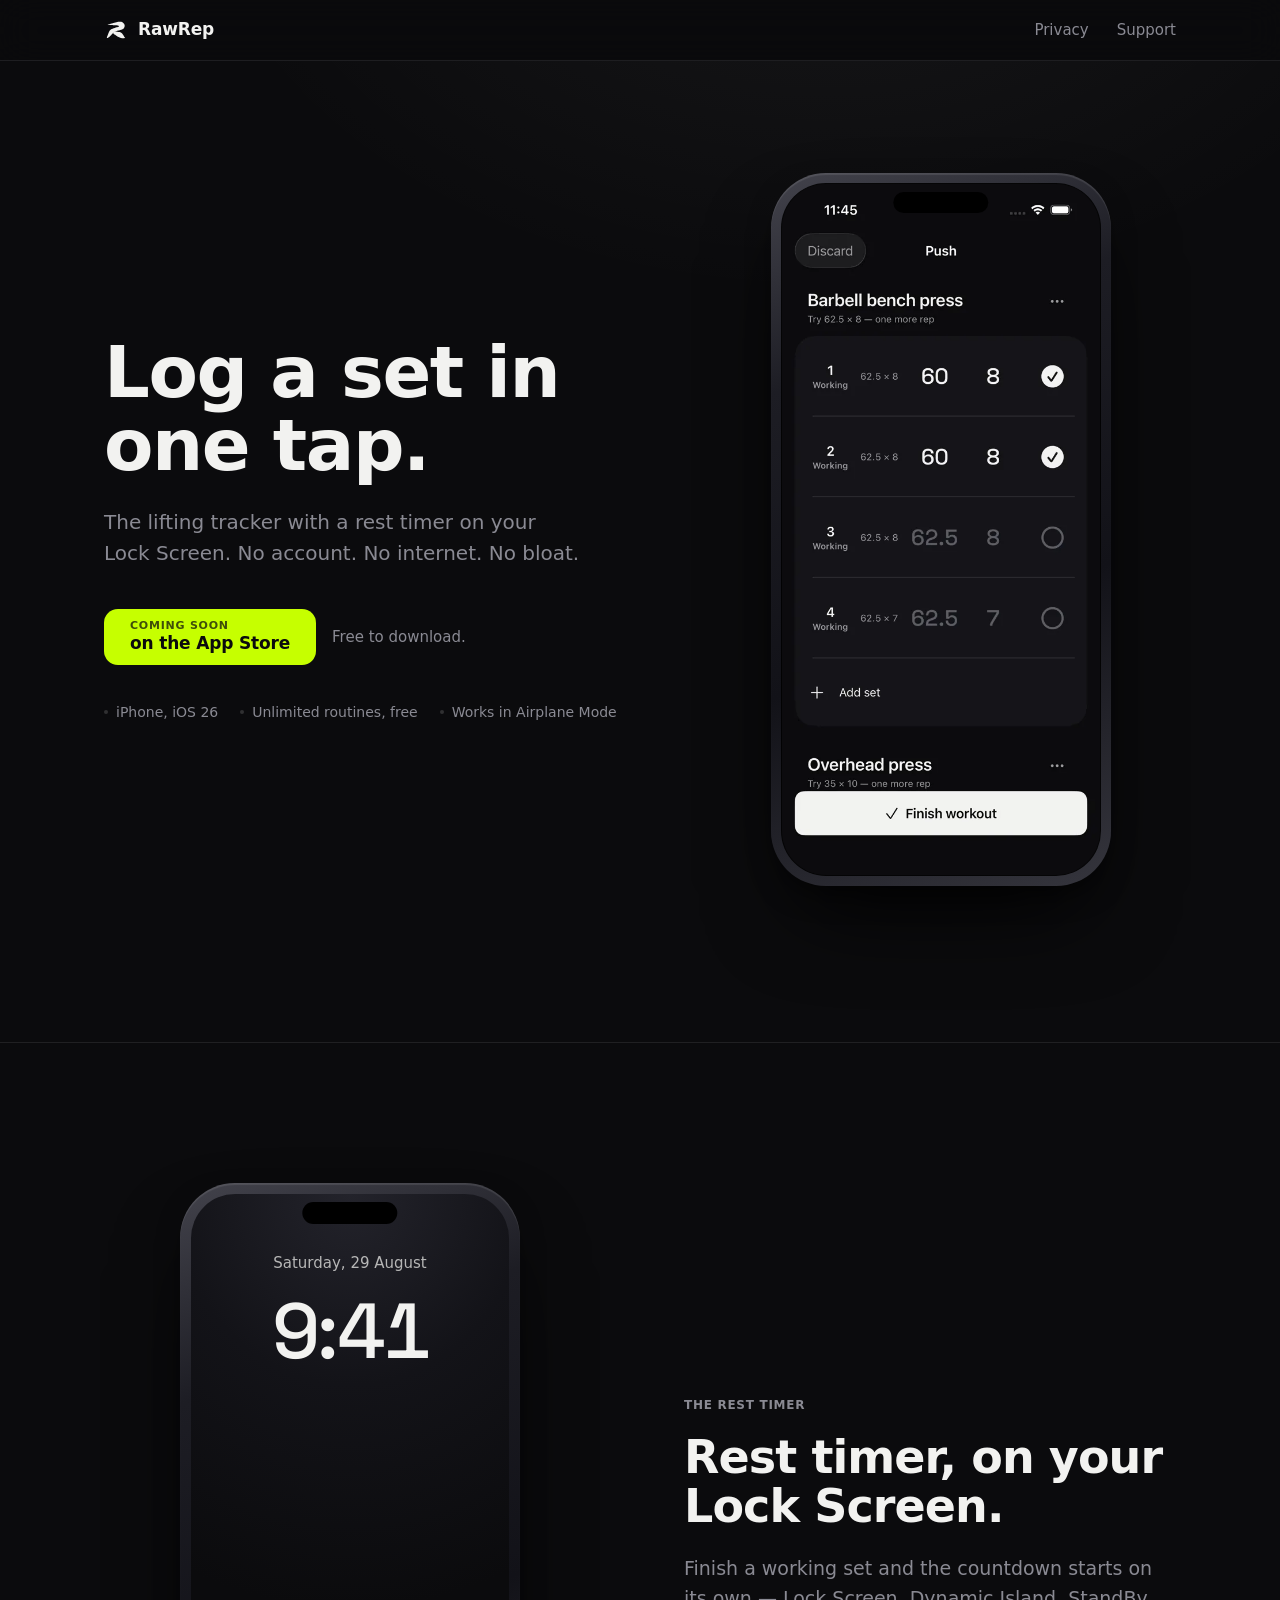
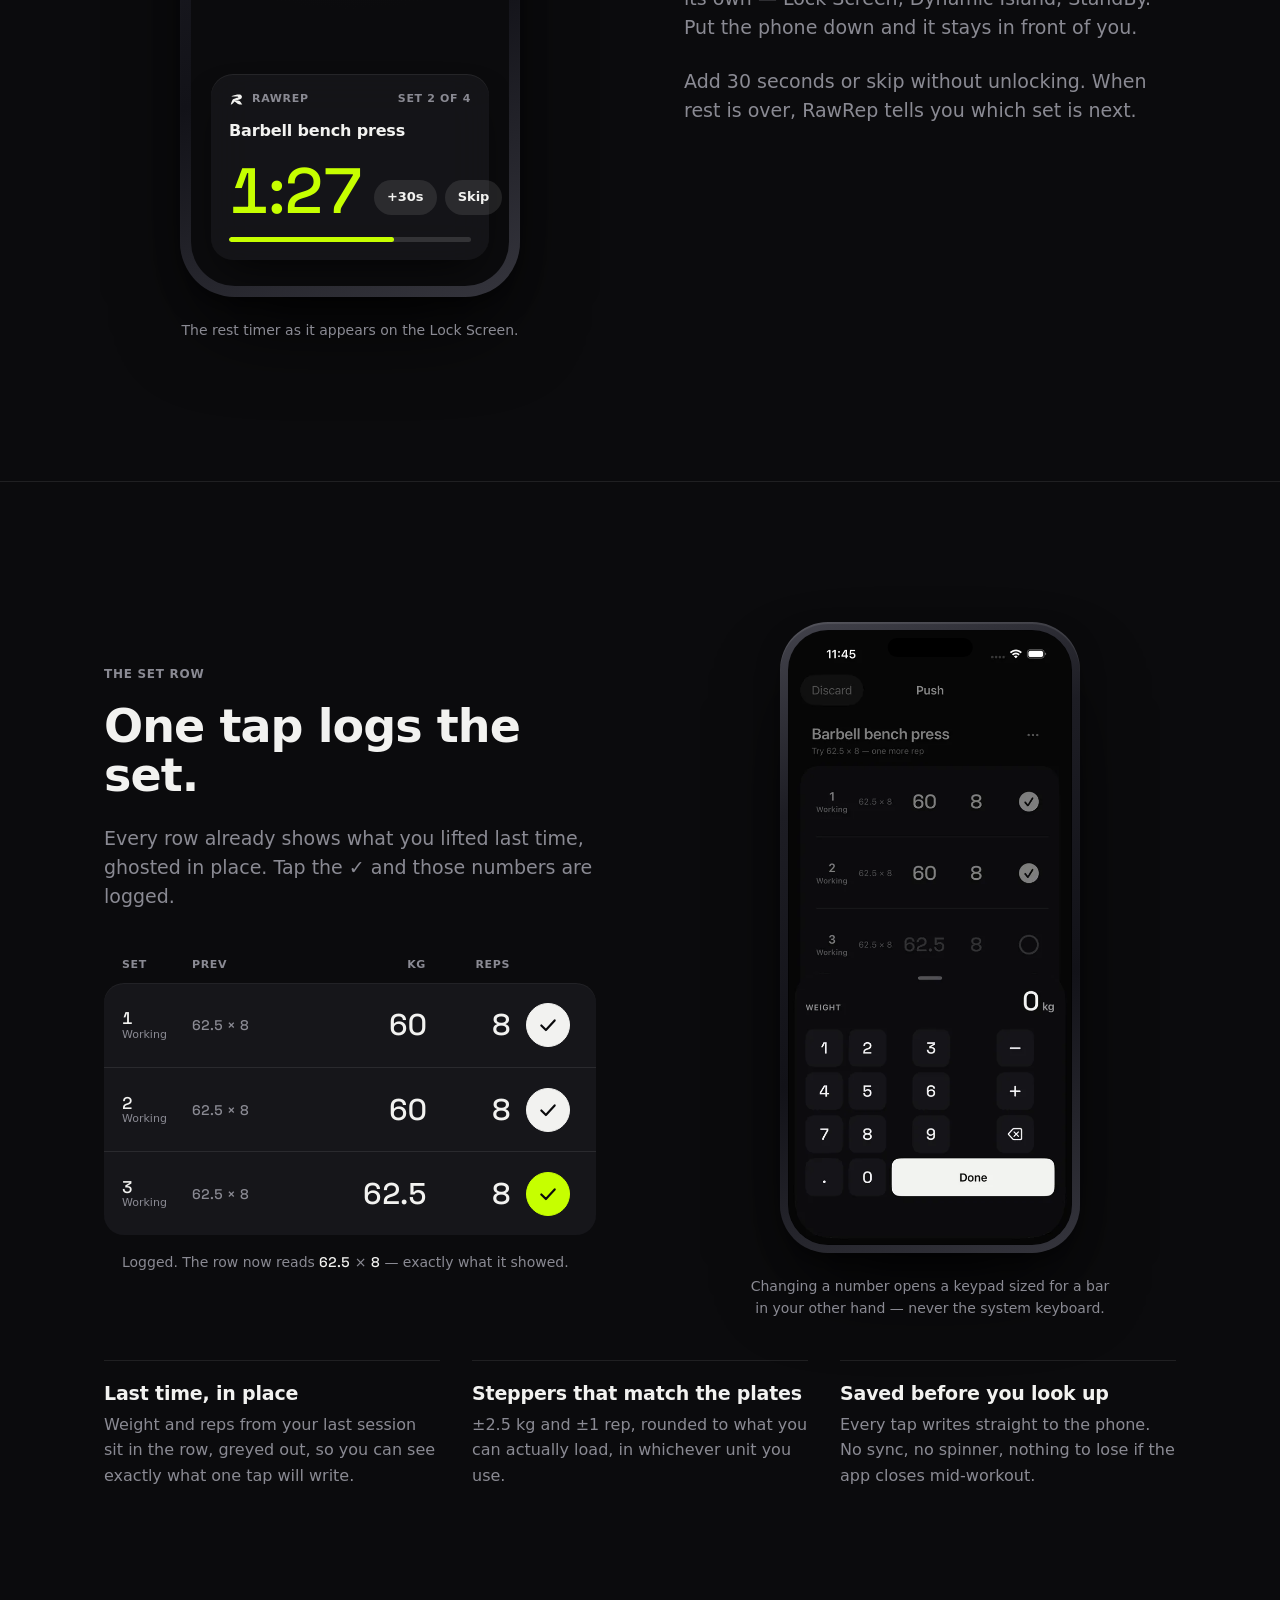
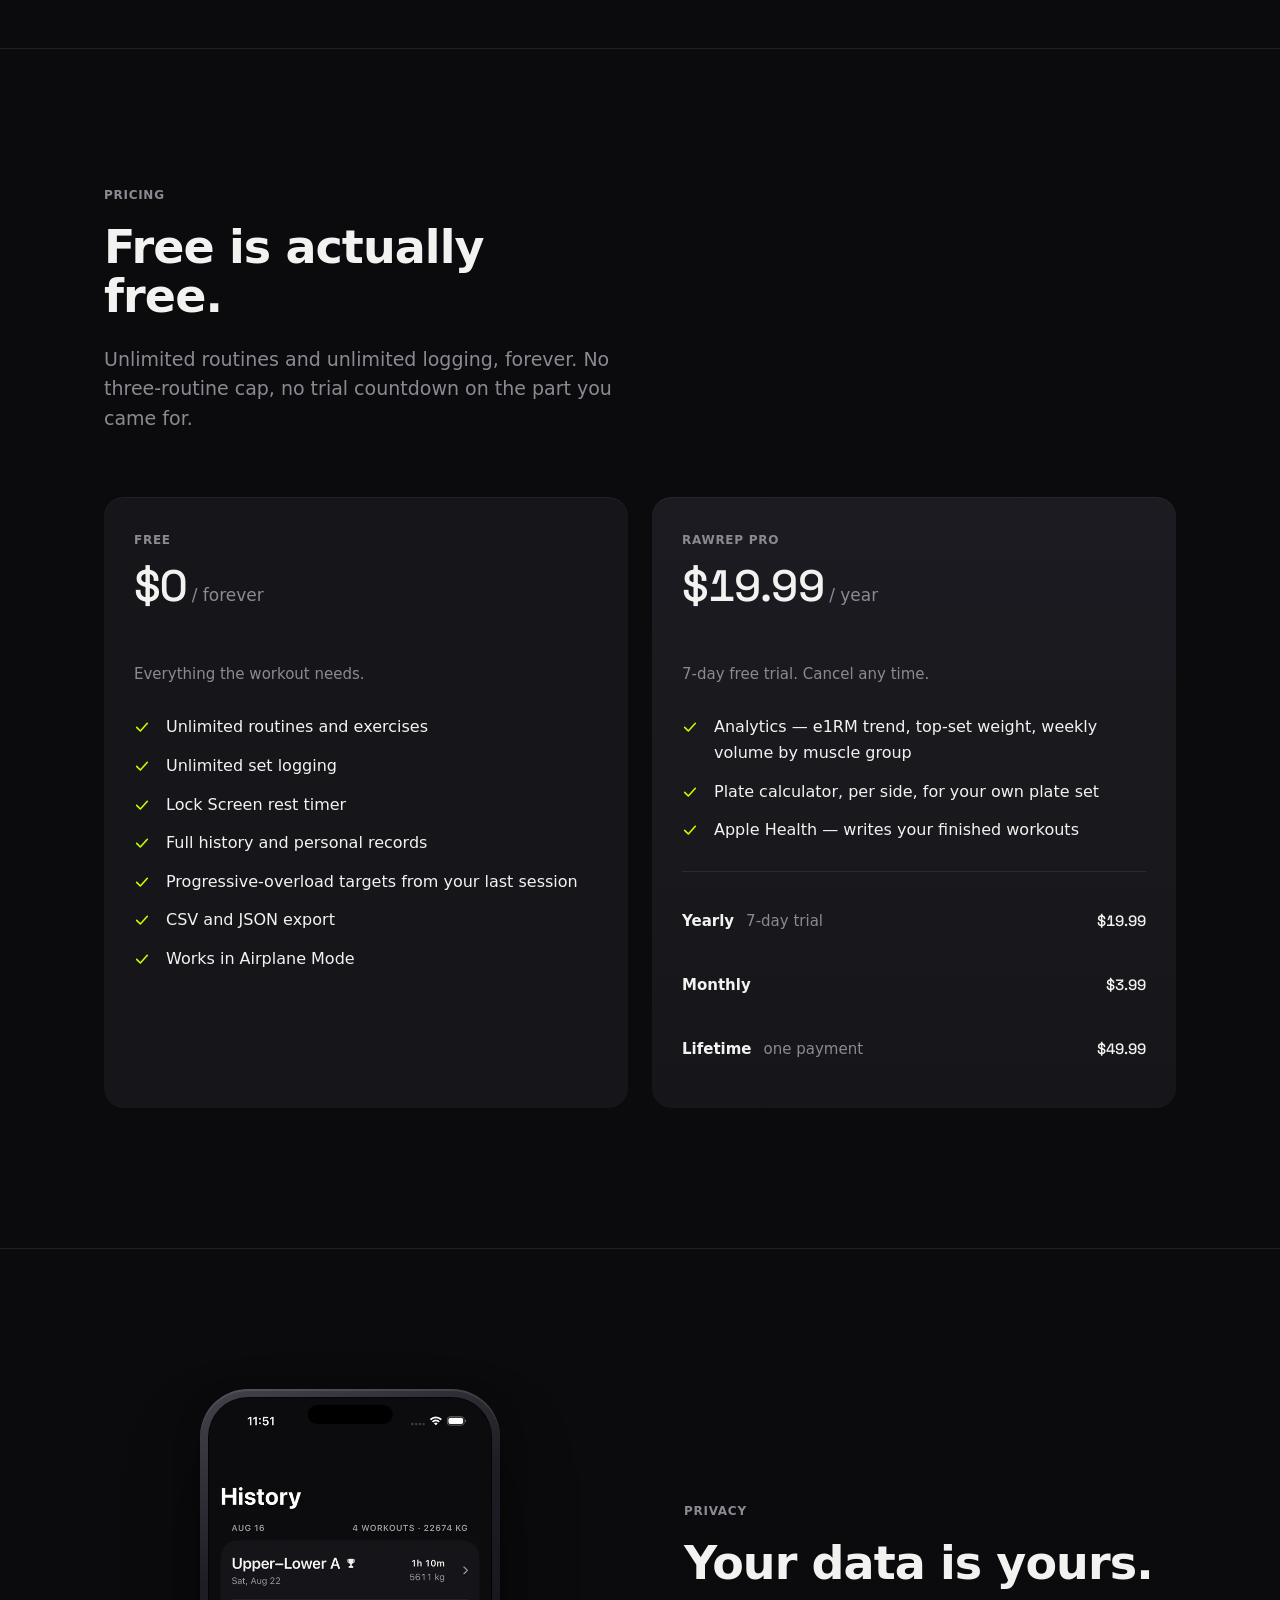
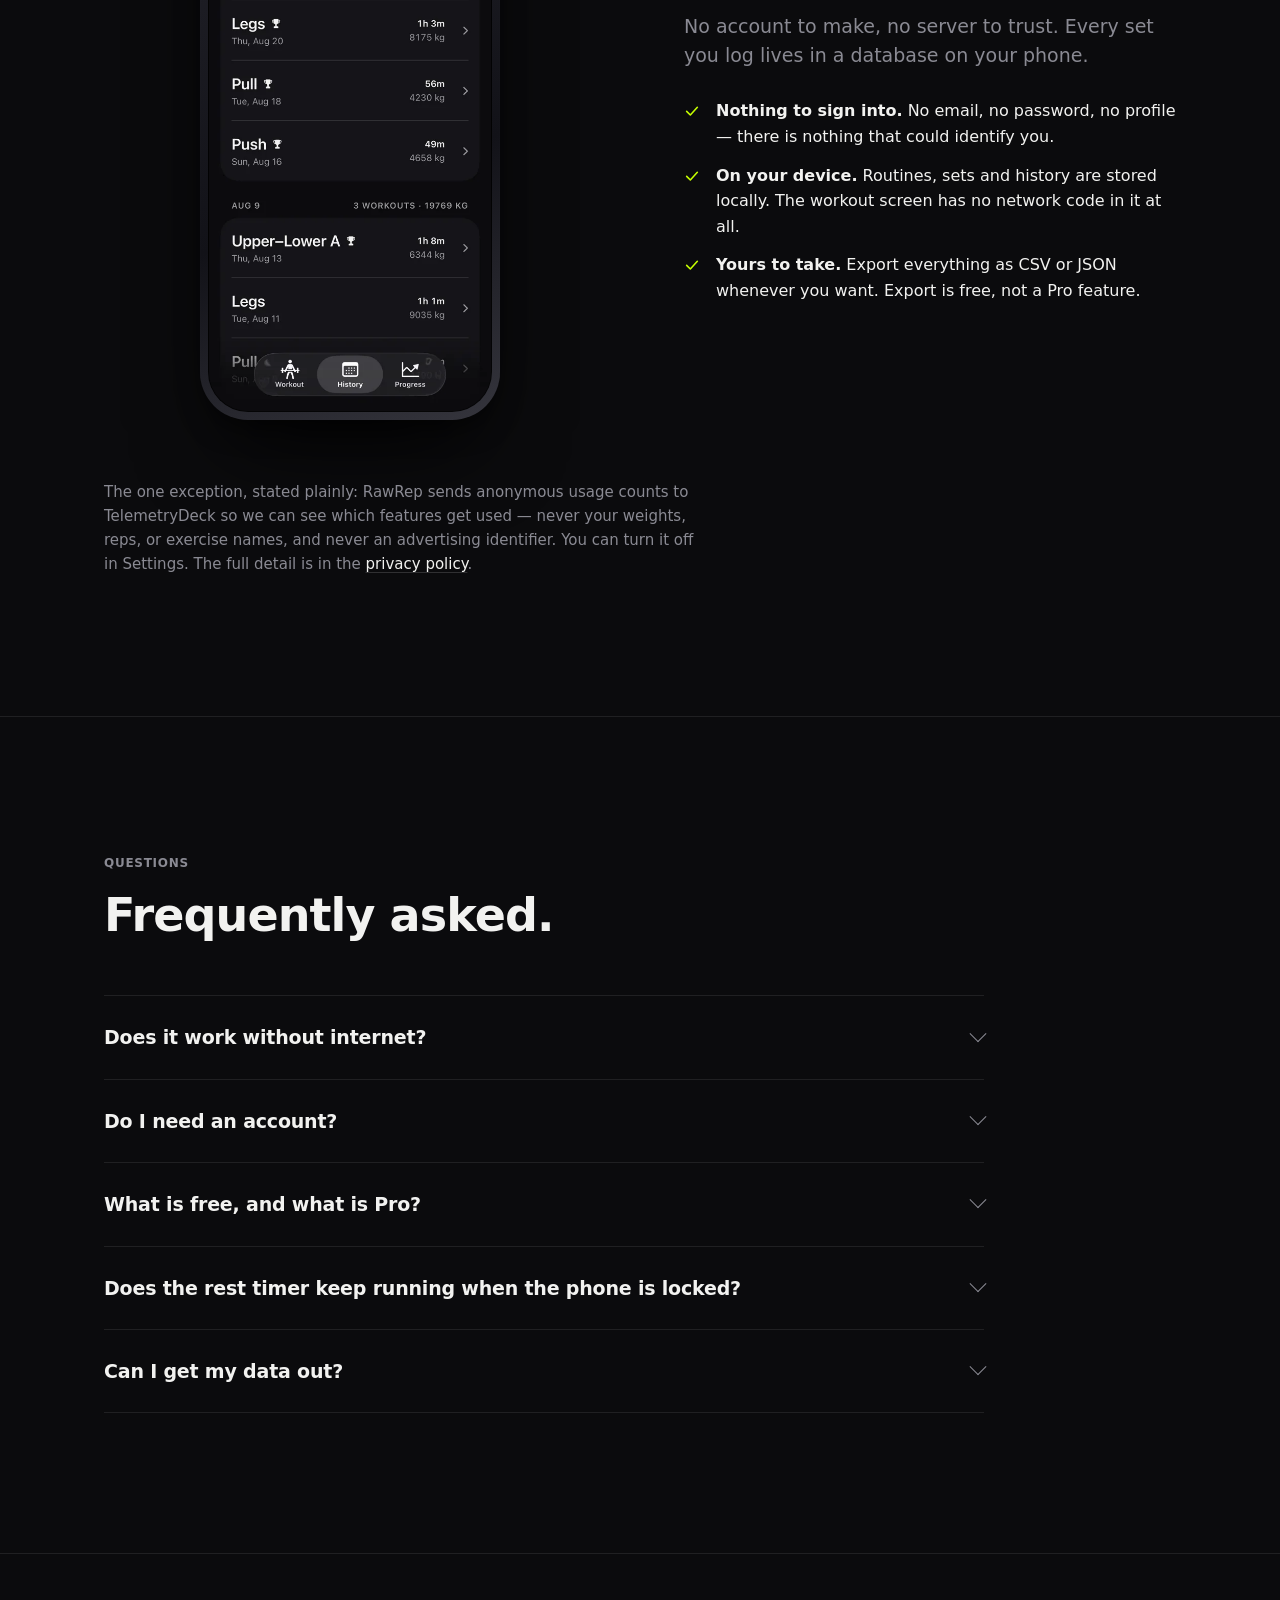
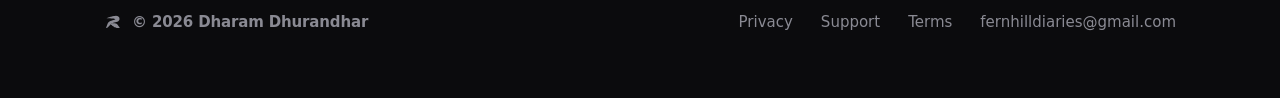
==== commit 63772a95: "Support email → fernhilldiaries@gmail.com" ====
--- a/index.html
+++ b/index.html
@@ -275,7 +275,7 @@
       <a href="privacy.html">Privacy</a>
       <a href="support.html">Support</a>
       <a href="terms.html">Terms</a>
-      <a href="mailto:support@rawrep.app">support@rawrep.app</a>
+      <a href="mailto:fernhilldiaries@gmail.com">fernhilldiaries@gmail.com</a>
     </nav>
   </div>
 </footer>
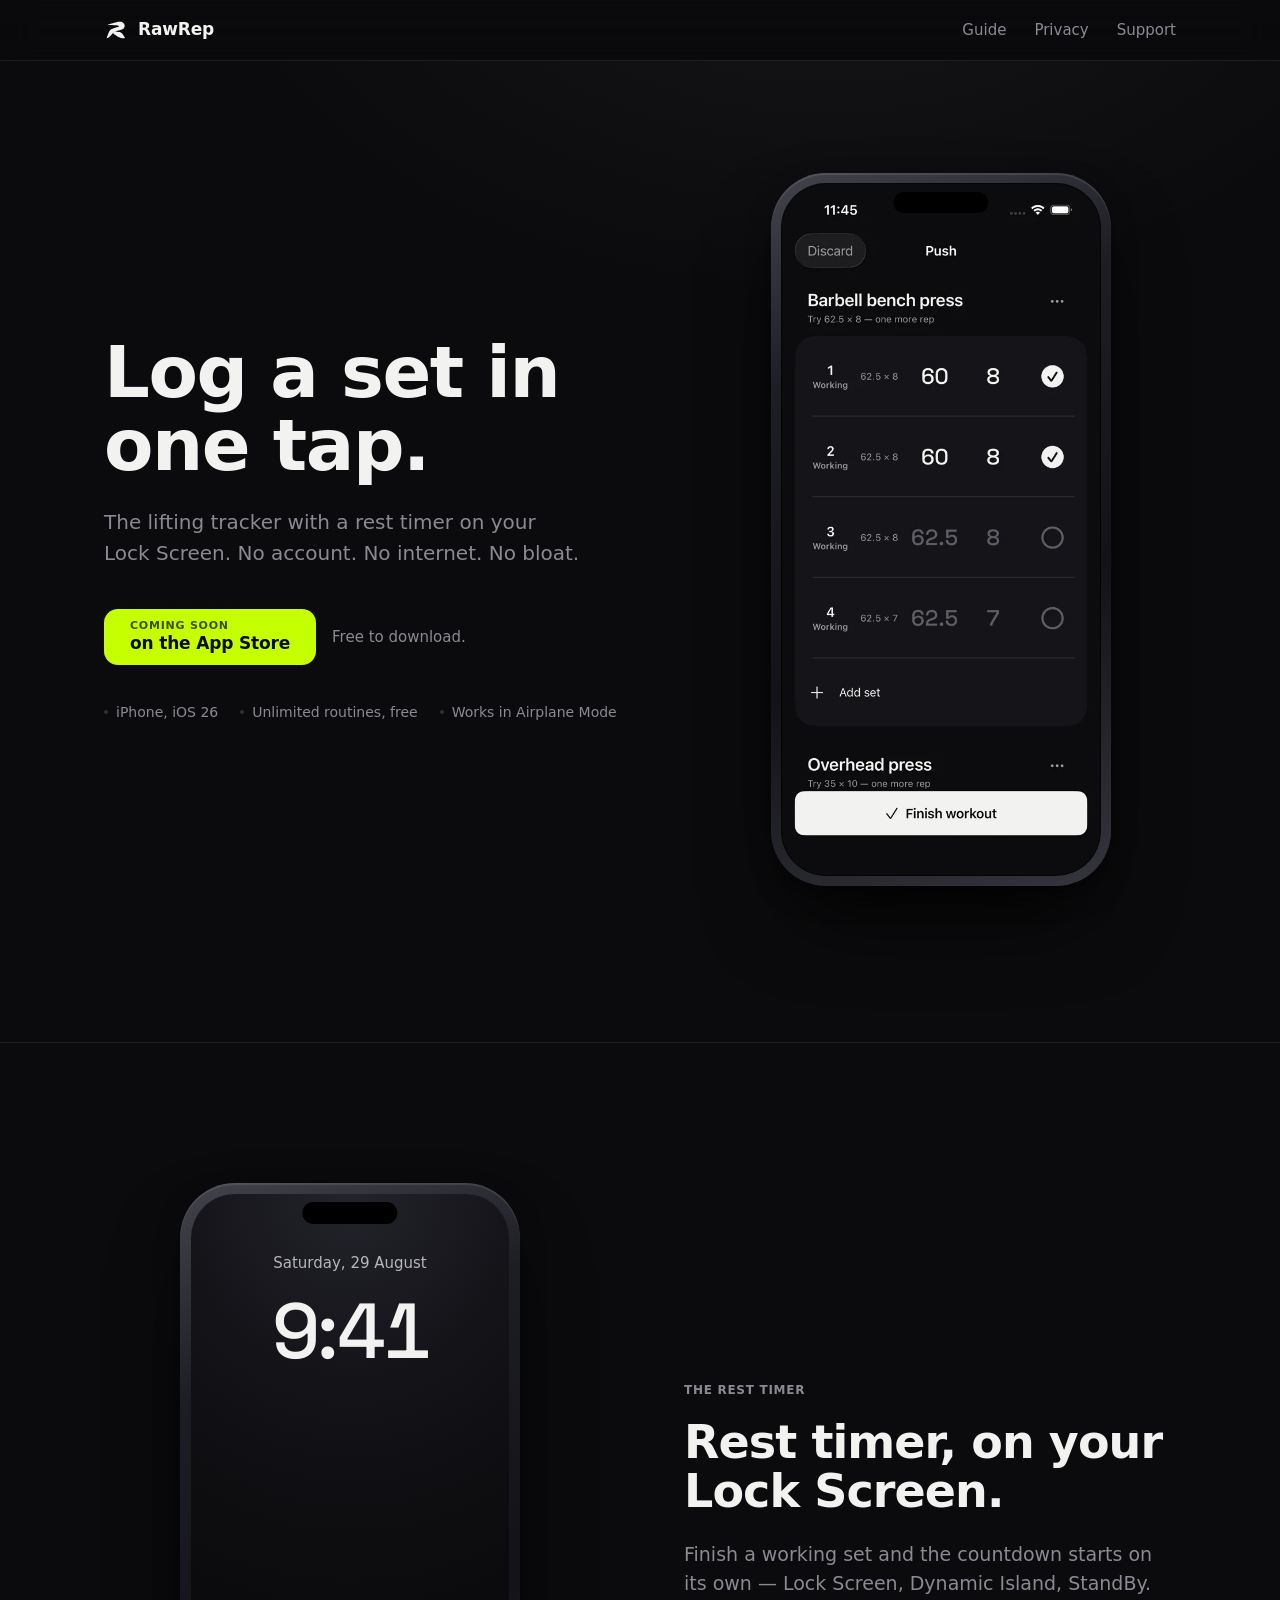
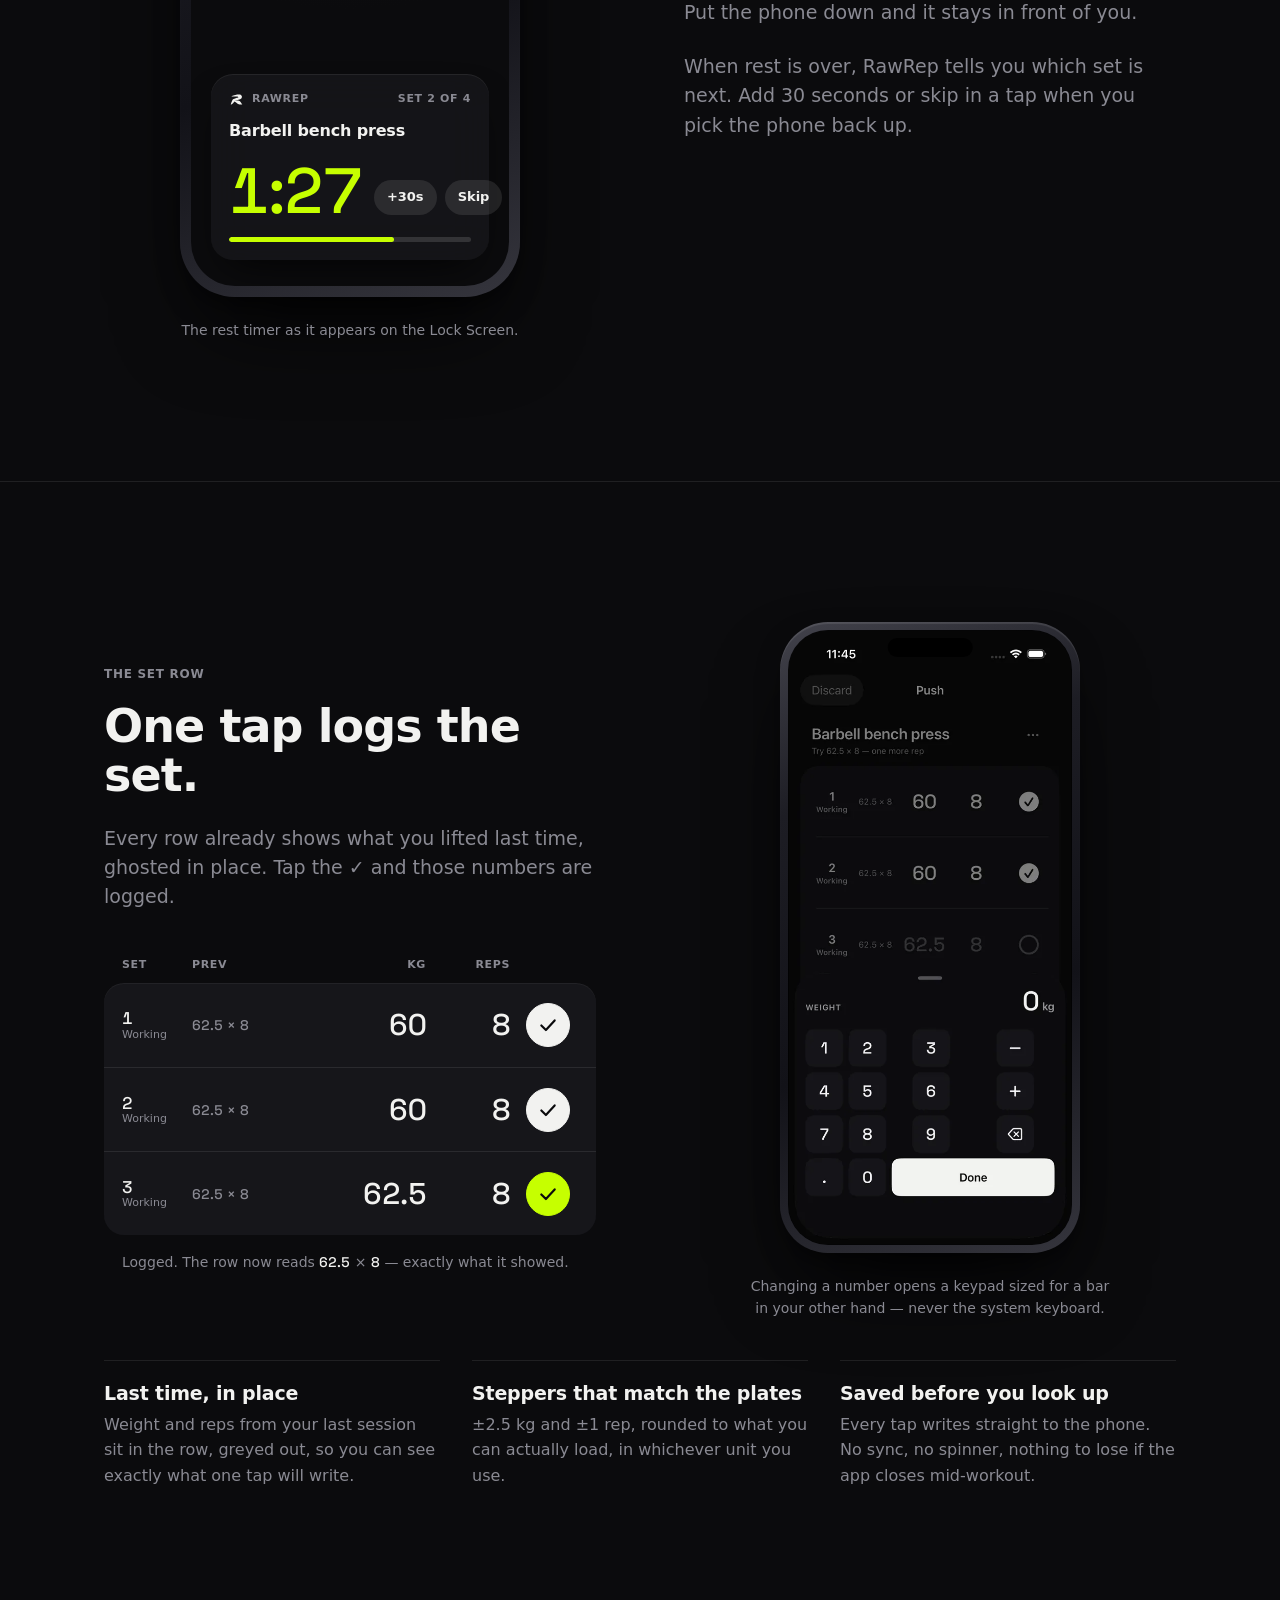
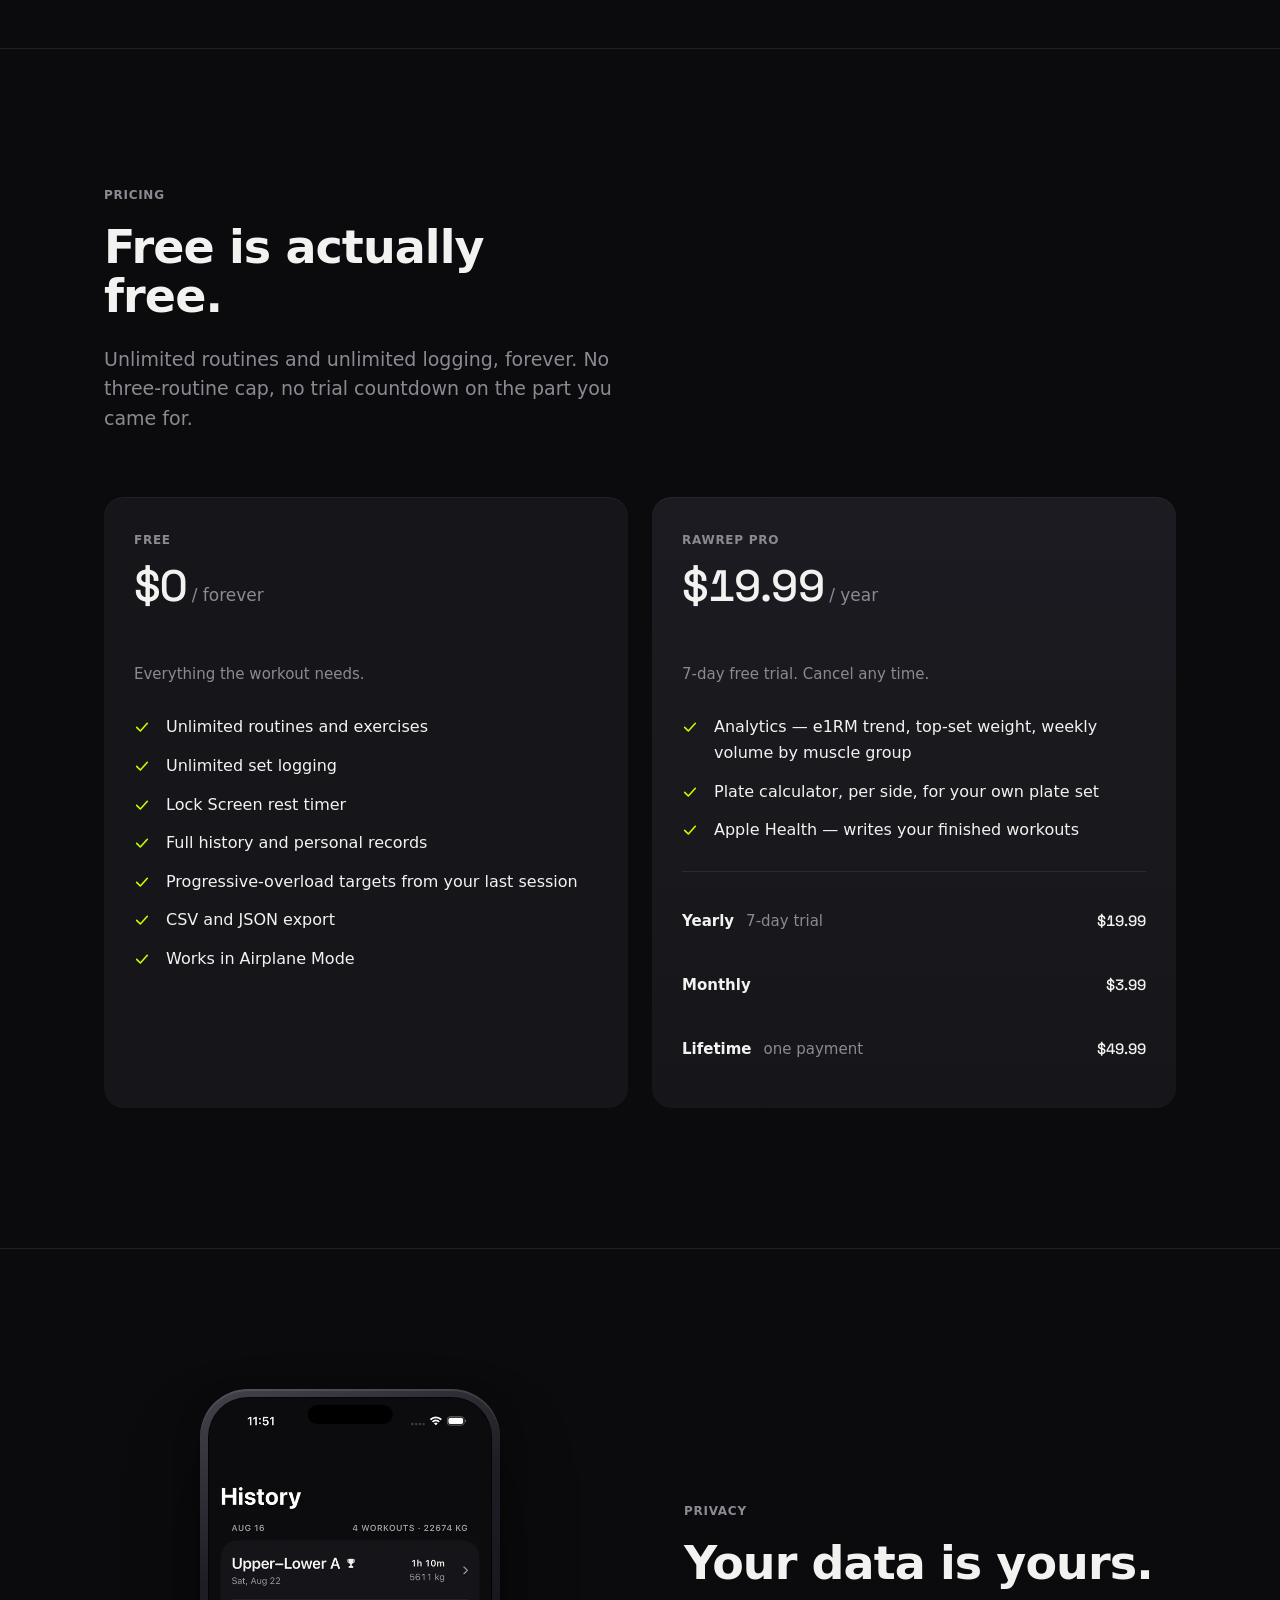
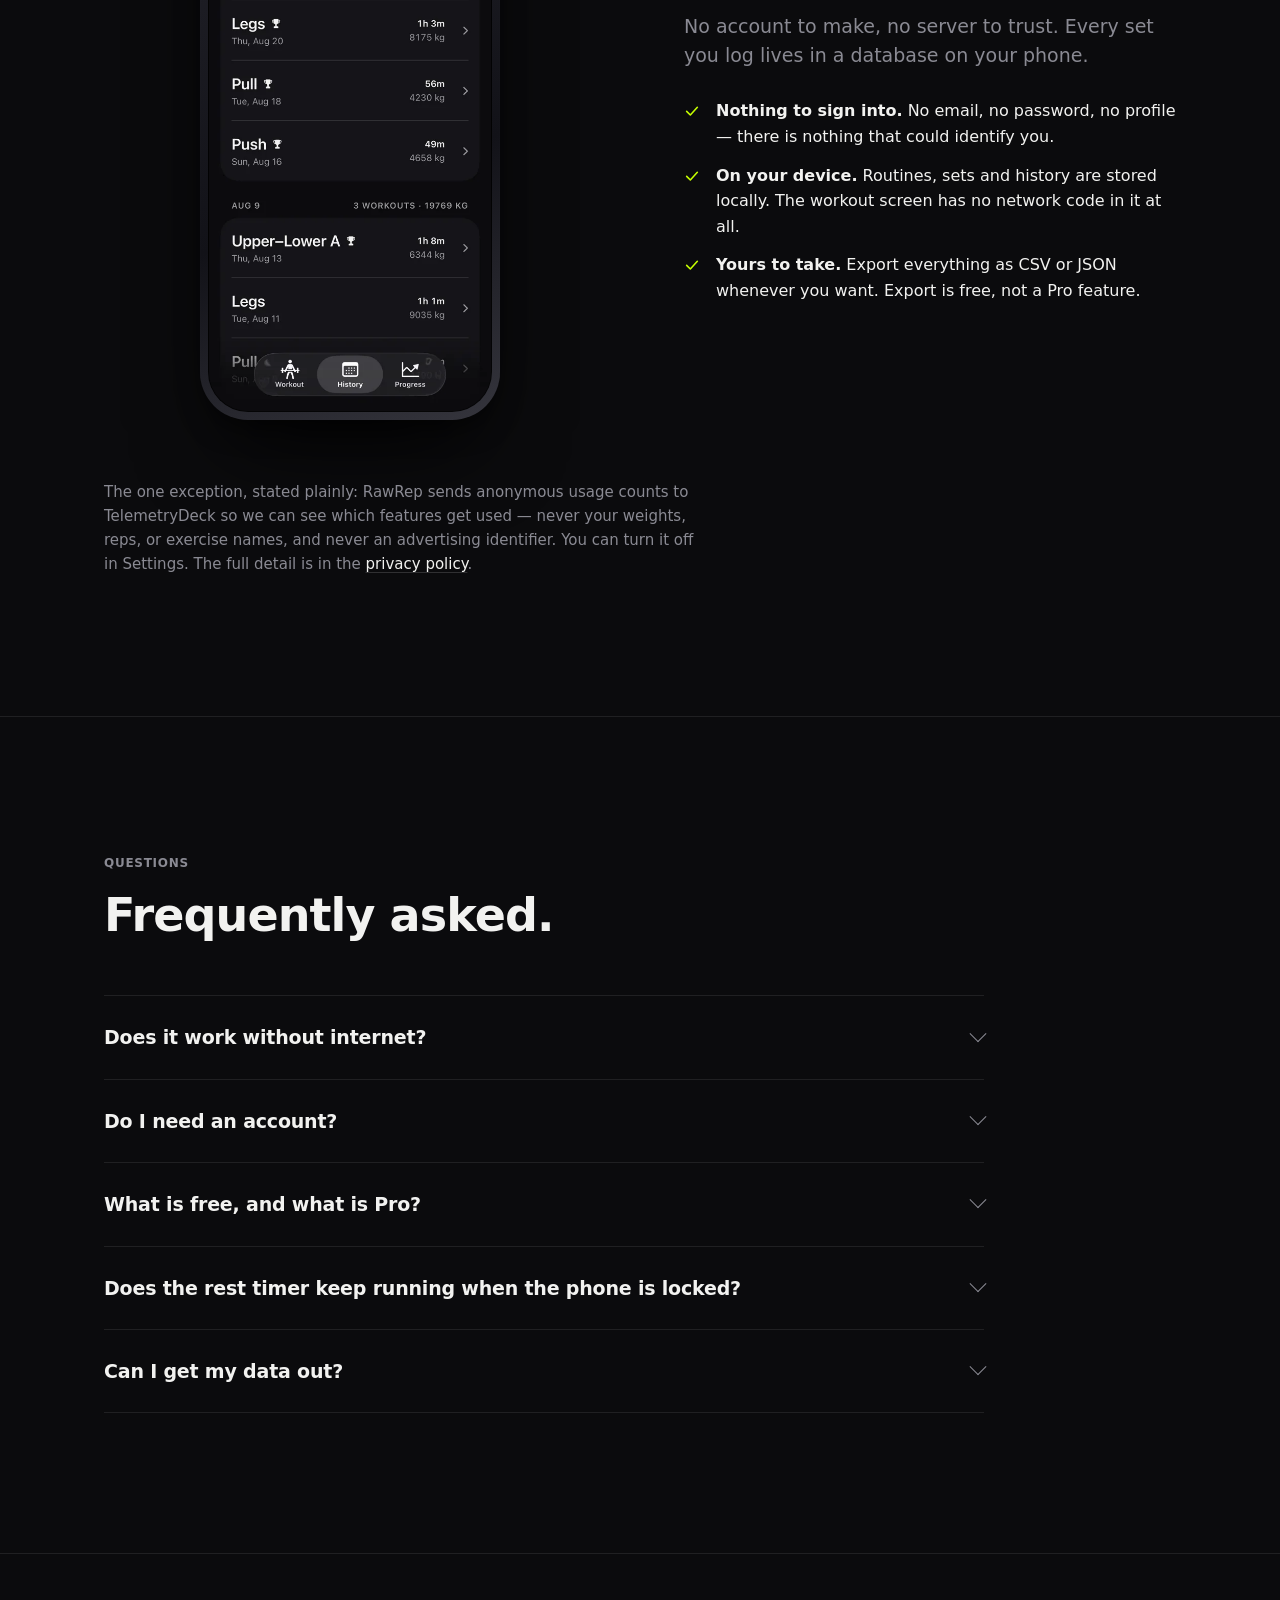
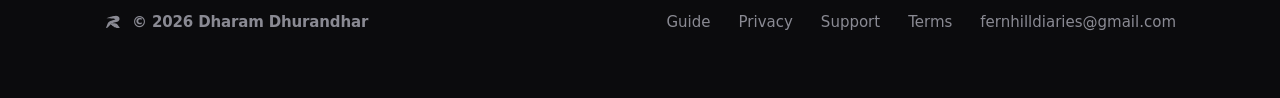
==== commit f8f1d1a2: "Deploy site from Overload/docs/site @ 1d5b099" ====
--- a/index.html
+++ b/index.html
@@ -7,21 +7,22 @@
 <meta name="description" content="The lifting tracker with a rest timer on your Lock Screen. No account. No internet. No bloat. Unlimited routines, free.">
 <meta name="theme-color" content="#0B0B0D">
 <meta name="color-scheme" content="dark">
-<link rel="canonical" href="https://rawrep.app/">
+<link rel="canonical" href="https://ddh4r4m.github.io/rawrep/">
 <meta property="og:type" content="website">
 <meta property="og:site_name" content="RawRep">
 <meta property="og:title" content="RawRep — Log a set in one tap.">
 <meta property="og:description" content="The lifting tracker with a rest timer on your Lock Screen. No account. No internet. No bloat. Unlimited routines, free.">
-<meta property="og:url" content="https://rawrep.app/">
-<meta property="og:image" content="https://rawrep.app/img/og.png">
+<meta property="og:url" content="https://ddh4r4m.github.io/rawrep/">
+<meta property="og:image" content="https://ddh4r4m.github.io/rawrep/img/og.png">
 <meta property="og:image:width" content="1200">
 <meta property="og:image:height" content="630">
 <meta name="twitter:card" content="summary_large_image">
 <meta name="twitter:title" content="RawRep — Log a set in one tap.">
 <meta name="twitter:description" content="The lifting tracker with a rest timer on your Lock Screen. No account. No internet. No bloat. Unlimited routines, free.">
-<meta name="twitter:image" content="https://rawrep.app/img/og.png">
+<meta name="twitter:image" content="https://ddh4r4m.github.io/rawrep/img/og.png">
 <link rel="icon" href="favicon.svg" type="image/svg+xml">
-<link rel="apple-touch-icon" href="favicon.svg">
+<link rel="icon" href="favicon-32.png" sizes="32x32">
+<link rel="apple-touch-icon" href="favicon-180.png">
 <link rel="preload" href="fonts/space-grotesk-500-numerals.woff2" as="font" type="font/woff2" crossorigin>
 <link rel="stylesheet" href="styles.css">
 </head>
@@ -31,6 +32,7 @@
   <div class="wrap nav-in">
     <a class="brand" href="index.html" aria-label="RawRep home"><svg class="mark" viewBox="0 0 1024 1024" aria-hidden="true"><use href="#mark"/></svg><span class="word">RawRep</span></a>
     <nav class="nav-links" aria-label="Site">
+      <a href="guide.html">Guide</a>
       <a href="privacy.html">Privacy</a>
       <a href="support.html">Support</a>
     </nav>
@@ -97,7 +99,7 @@
         <span class="eyebrow">The rest timer</span>
         <h2 id="h-timer">Rest timer, on your Lock&nbsp;Screen.</h2>
         <p class="lede">Finish a working set and the countdown starts on its own — Lock Screen, Dynamic Island, StandBy. Put the phone down and it stays in front of you.</p>
-        <p class="lede">Add 30 seconds or skip without unlocking. When rest is over, RawRep tells you which set is next.</p>
+        <p class="lede">When rest is over, RawRep tells you which set is next. Add 30 seconds or skip in a tap when you pick the phone back up.</p>
       </div>
     </div>
   </section>
@@ -256,11 +258,11 @@
         </details>
         <details>
           <summary>Does the rest timer keep running when the phone is locked?</summary>
-          <p>That is the point of it. The timer runs as a Live Activity, so it stays on the Lock Screen, in the Dynamic Island and in StandBy. You can add 30 seconds or skip from there, and you get an alert when rest is over.</p>
+          <p>That is the point of it. The timer runs as a Live Activity, so it stays on the Lock Screen, in the Dynamic Island and in StandBy, and you get an alert when rest is over. Adding 30 seconds or skipping happens in the app.</p>
         </details>
         <details>
           <summary>Can I get my data out?</summary>
-          <p>Any time. Settings → Export gives you a CSV with one row per set, or a JSON file of everything, which you can send wherever you like. It costs nothing and needs no account. See <a href="support.html">Support</a> for the steps.</p>
+          <p>Any time. Settings → Your data gives you a CSV with one row per set, or a JSON file of everything, which you can send wherever you like. It costs nothing and needs no account. See <a href="support.html">Support</a> for the steps.</p>
         </details>
       </div>
     </div>
@@ -272,6 +274,7 @@
   <div class="wrap foot-in">
     <span class="brand"><svg class="mark" viewBox="0 0 1024 1024" aria-hidden="true"><use href="#mark"/></svg><span class="word">© 2026 Dharam Dhurandhar</span></span>
     <nav class="foot-links" aria-label="Footer">
+      <a href="guide.html">Guide</a>
       <a href="privacy.html">Privacy</a>
       <a href="support.html">Support</a>
       <a href="terms.html">Terms</a>
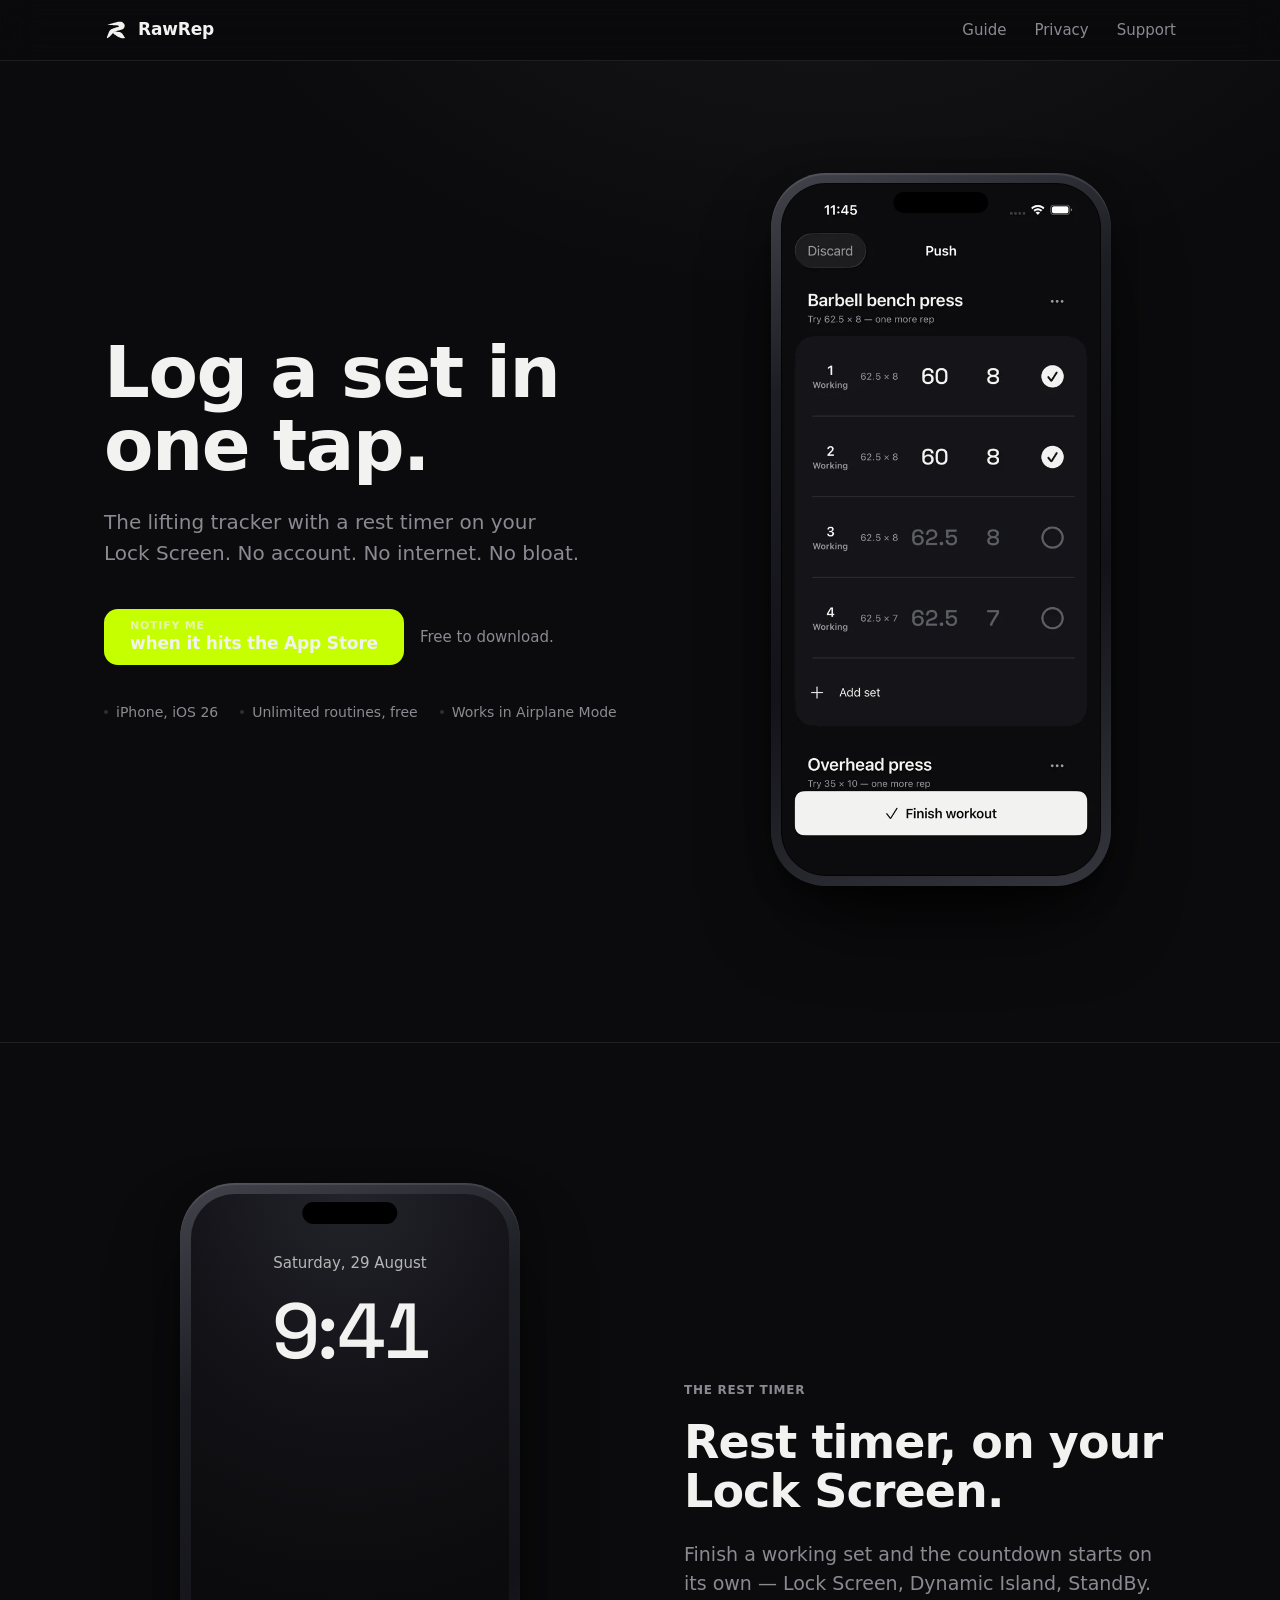
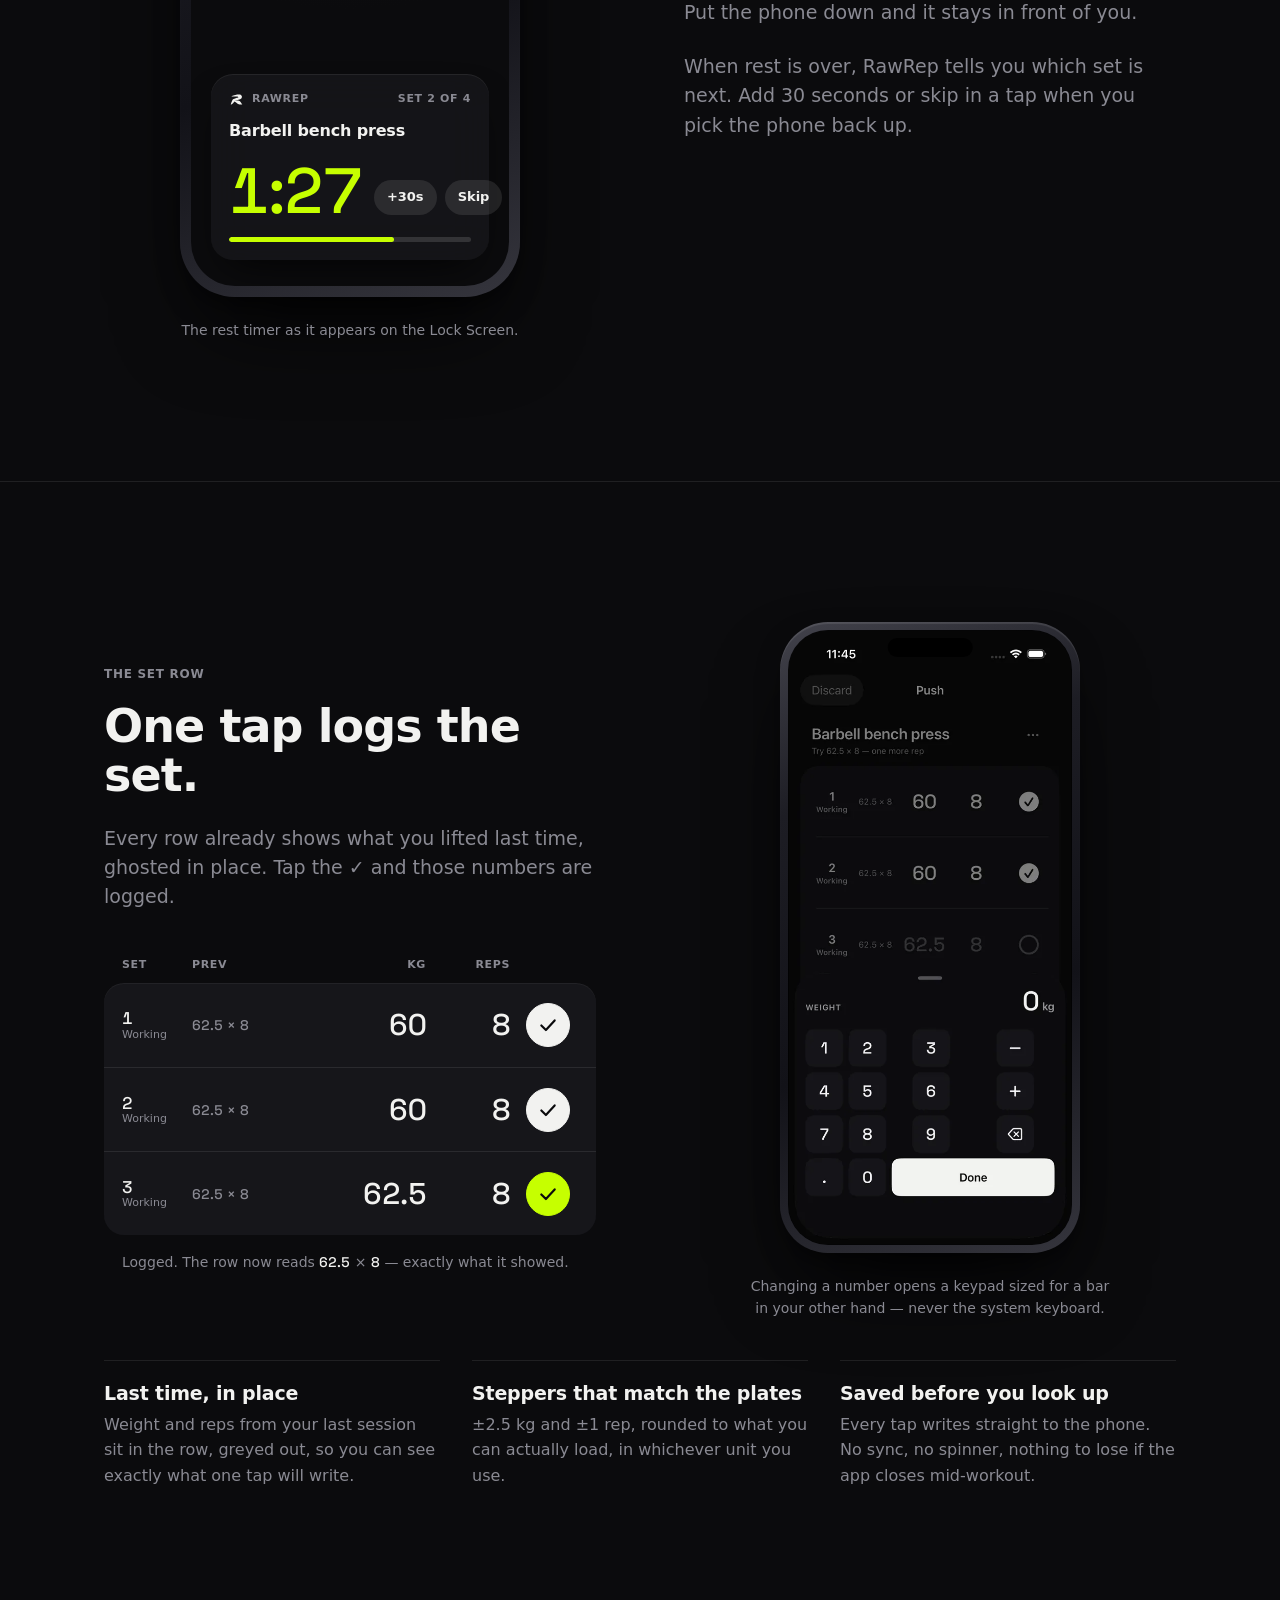
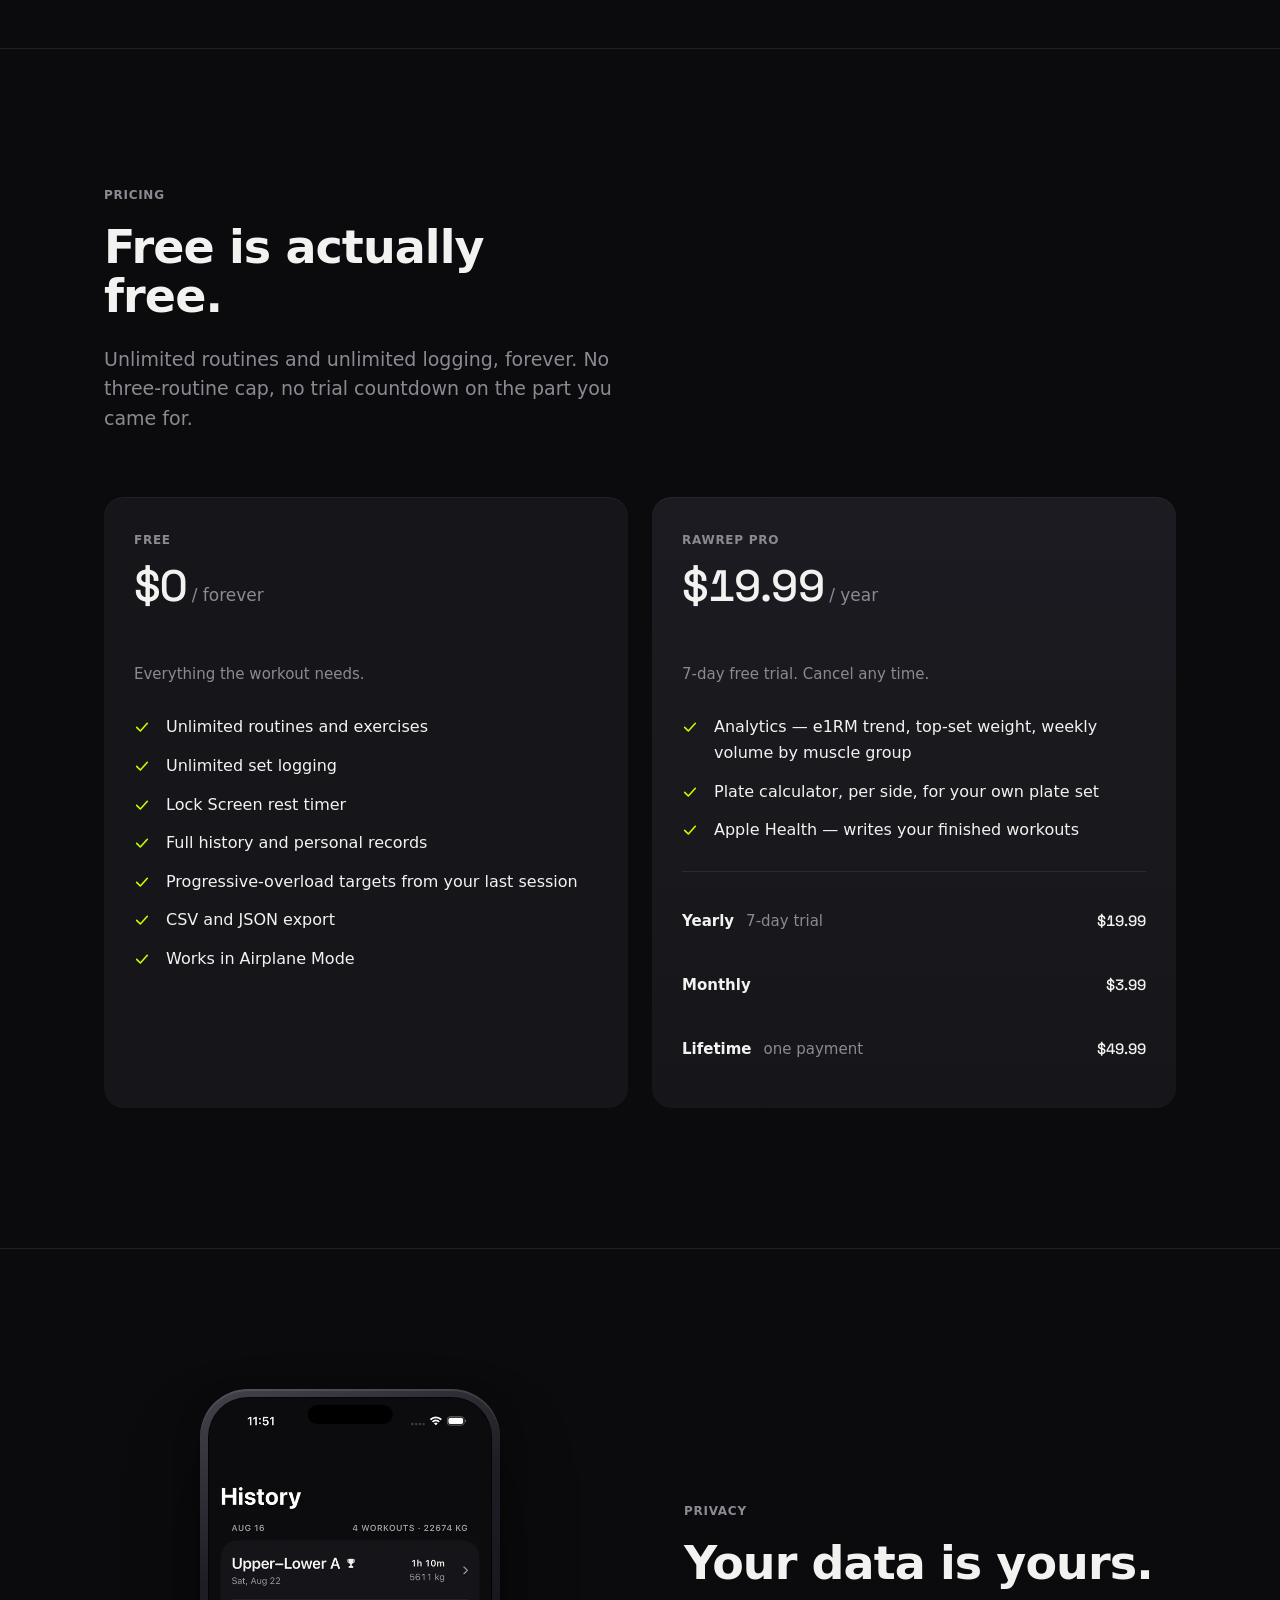
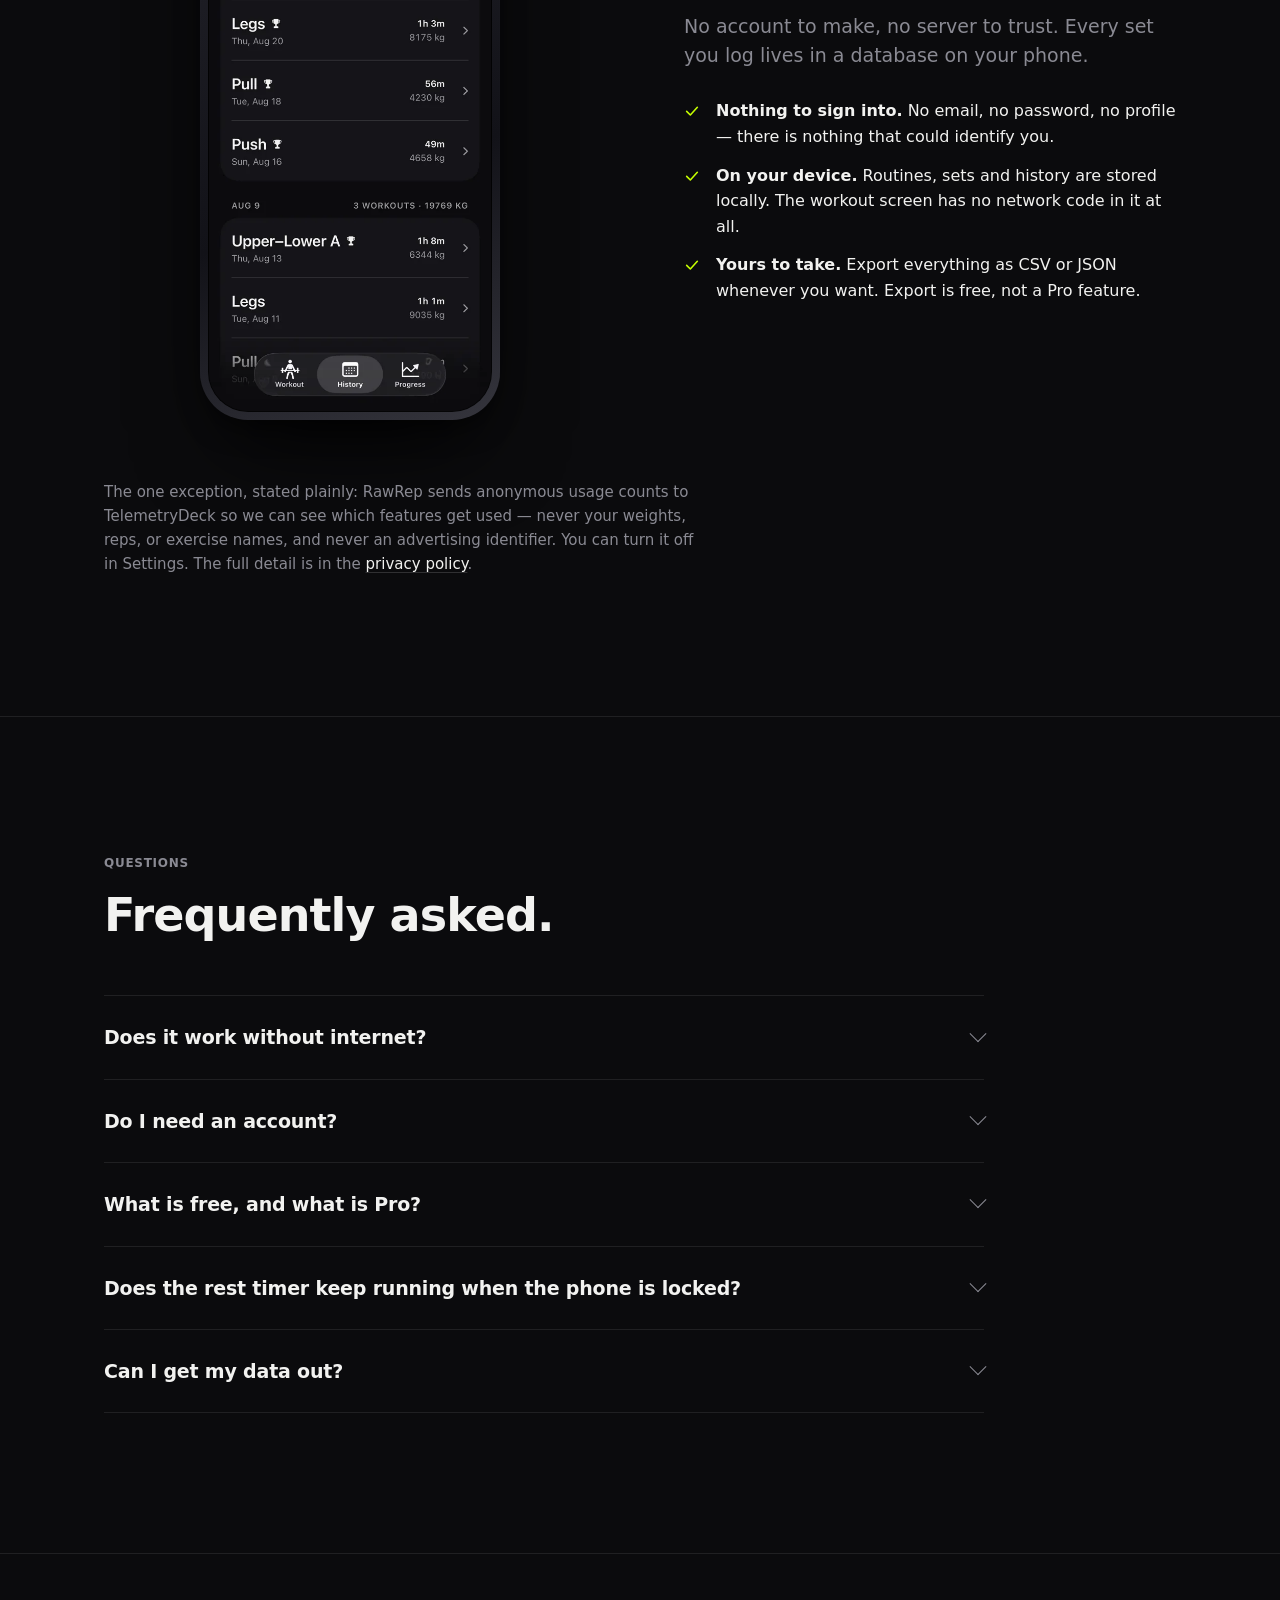
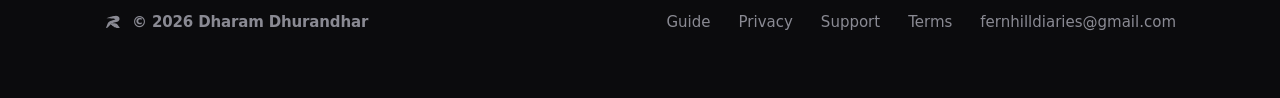
==== commit 8e51922a: "Deploy site from Overload/docs/site @ 41975a5" ====
--- a/index.html
+++ b/index.html
@@ -47,10 +47,10 @@
         <h1>Log a set in one tap.</h1>
         <p class="lede">The lifting tracker with a rest timer on your Lock&nbsp;Screen. No account. No internet. No bloat.</p>
         <div class="badge-row">
-          <span class="store">
-            <span class="k">Coming soon</span>
-            <span class="v">on the App Store</span>
-          </span>
+          <a class="store" href="mailto:fernhilldiaries@gmail.com?subject=RawRep%20launch%20%E2%80%94%20tell%20me%20when%20it%20ships" style="text-decoration:none;color:inherit" aria-label="Email us to be told when RawRep launches on the App Store">
+            <span class="k">Notify me</span>
+            <span class="v">when it hits the App Store</span>
+          </a>
           <span class="badge-note">Free to download.</span>
         </div>
         <ul class="spec">
--- a/styles.css
+++ b/styles.css
@@ -594,3 +594,8 @@
 }
 
 .tick-input:focus-visible ~ .demo-card .tick-label { outline: 2px solid var(--volt); outline-offset: 3px; }
+
+/* Guide screenshots */
+.shot { margin: 1.25rem 0 1.75rem; }
+.shot img { display:block; width:min(300px, 80%); height:auto; margin:0 auto; border-radius:22px; box-shadow:0 12px 40px rgba(0,0,0,.55); border:1px solid rgba(255,255,255,.06); }
+.shot figcaption { text-align:center; font-size:.85rem; opacity:.7; margin-top:.6rem; }
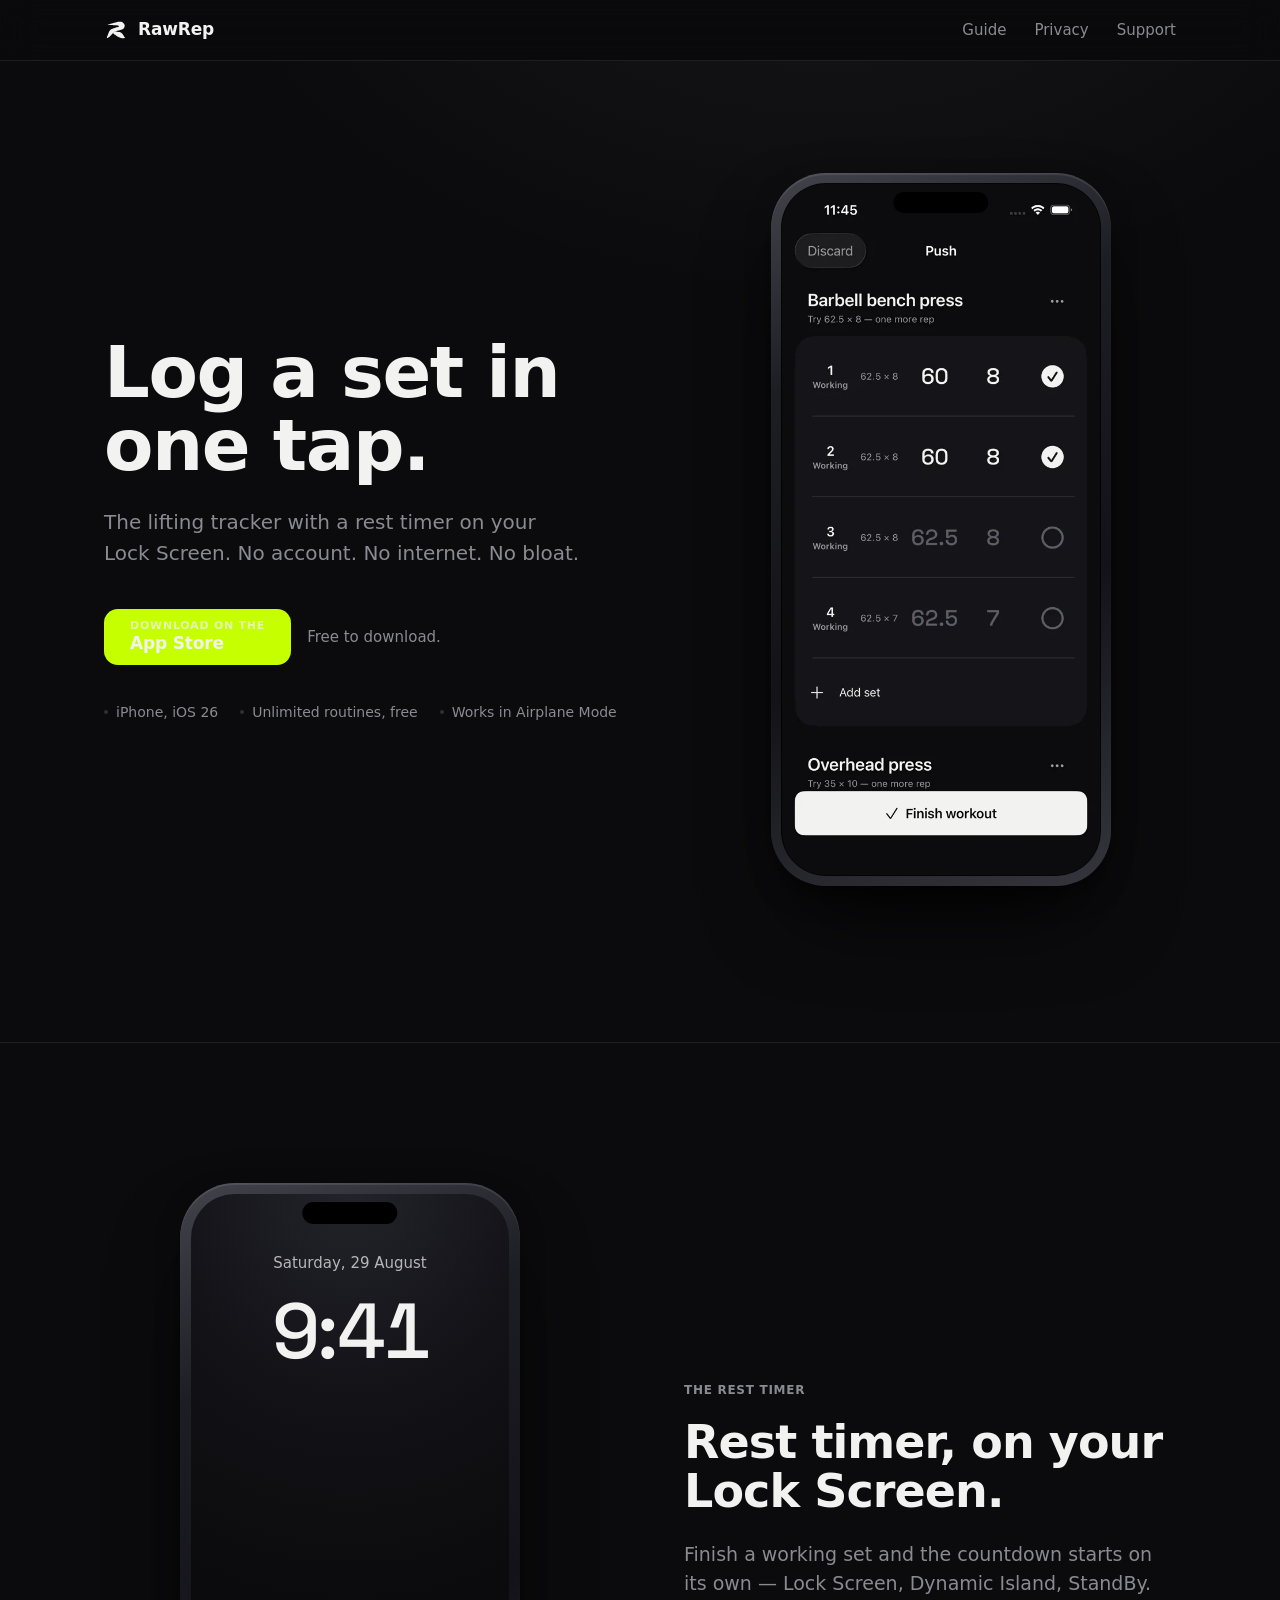
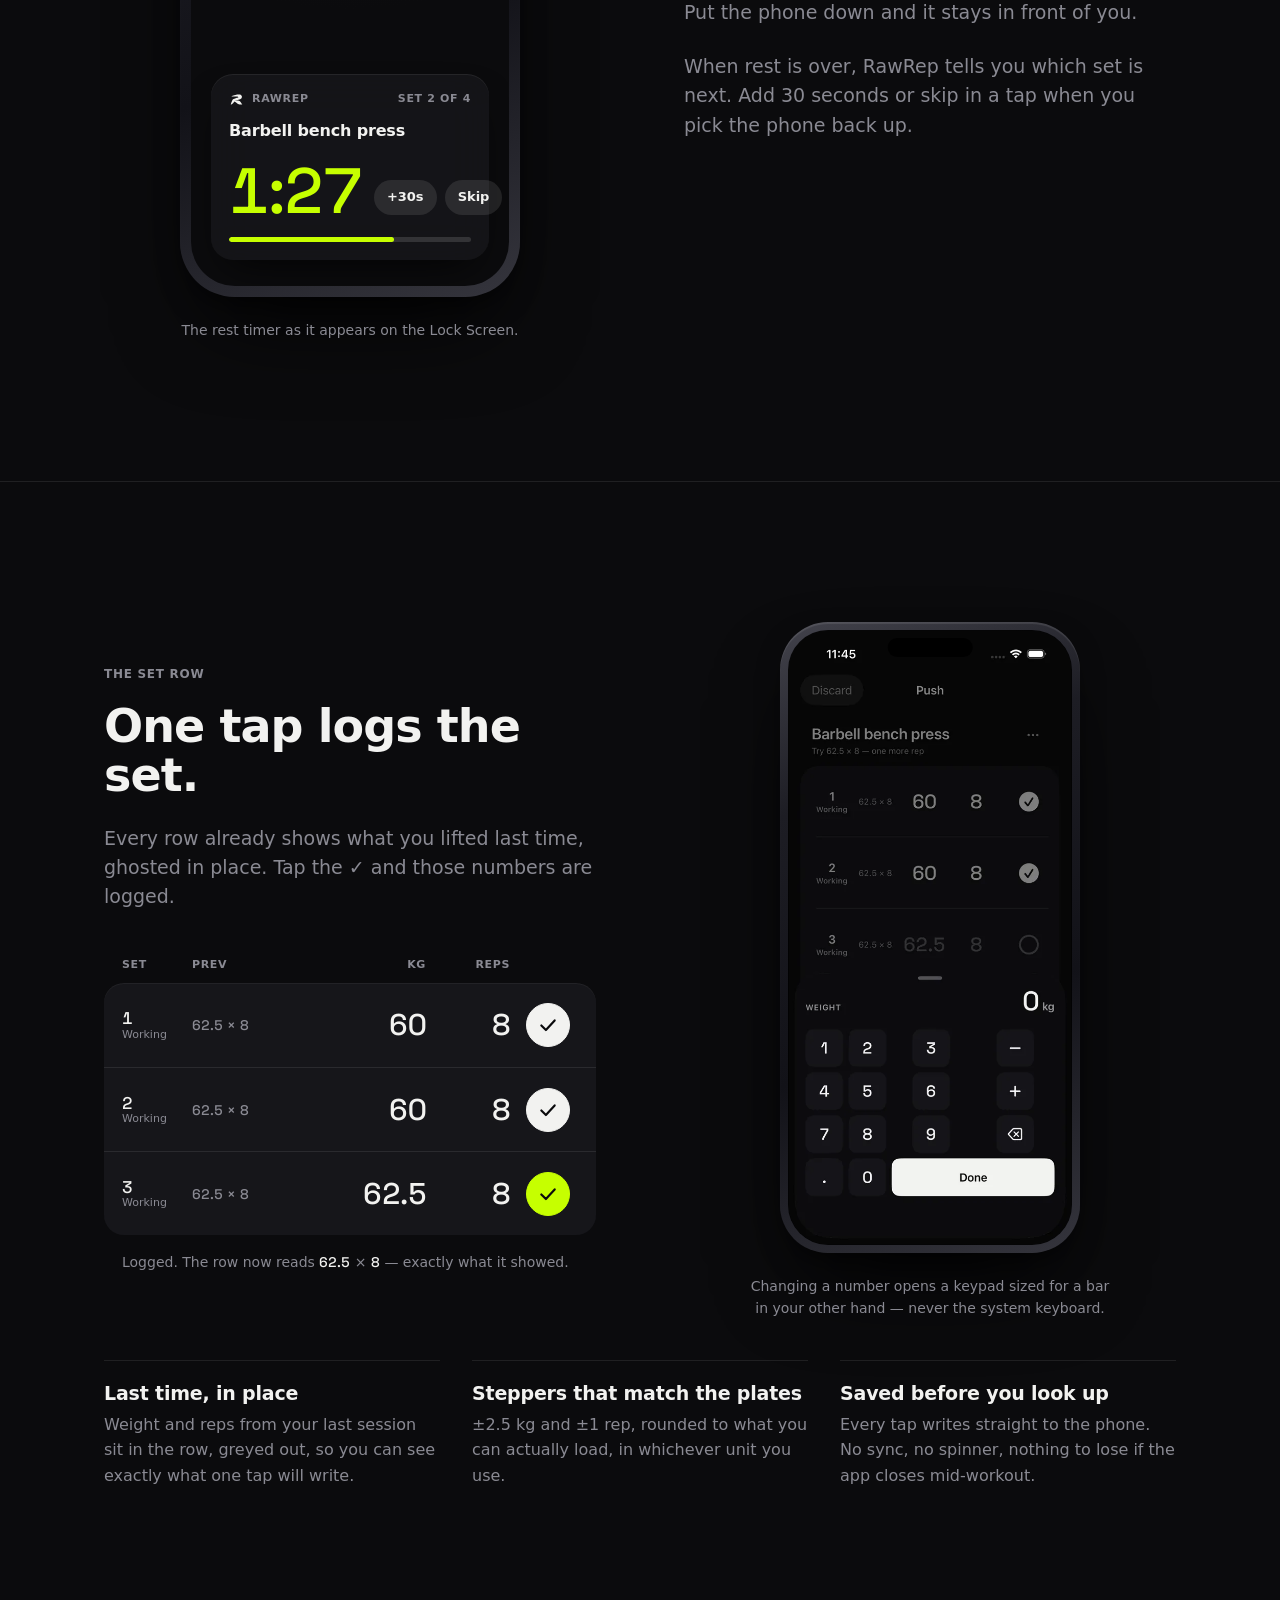
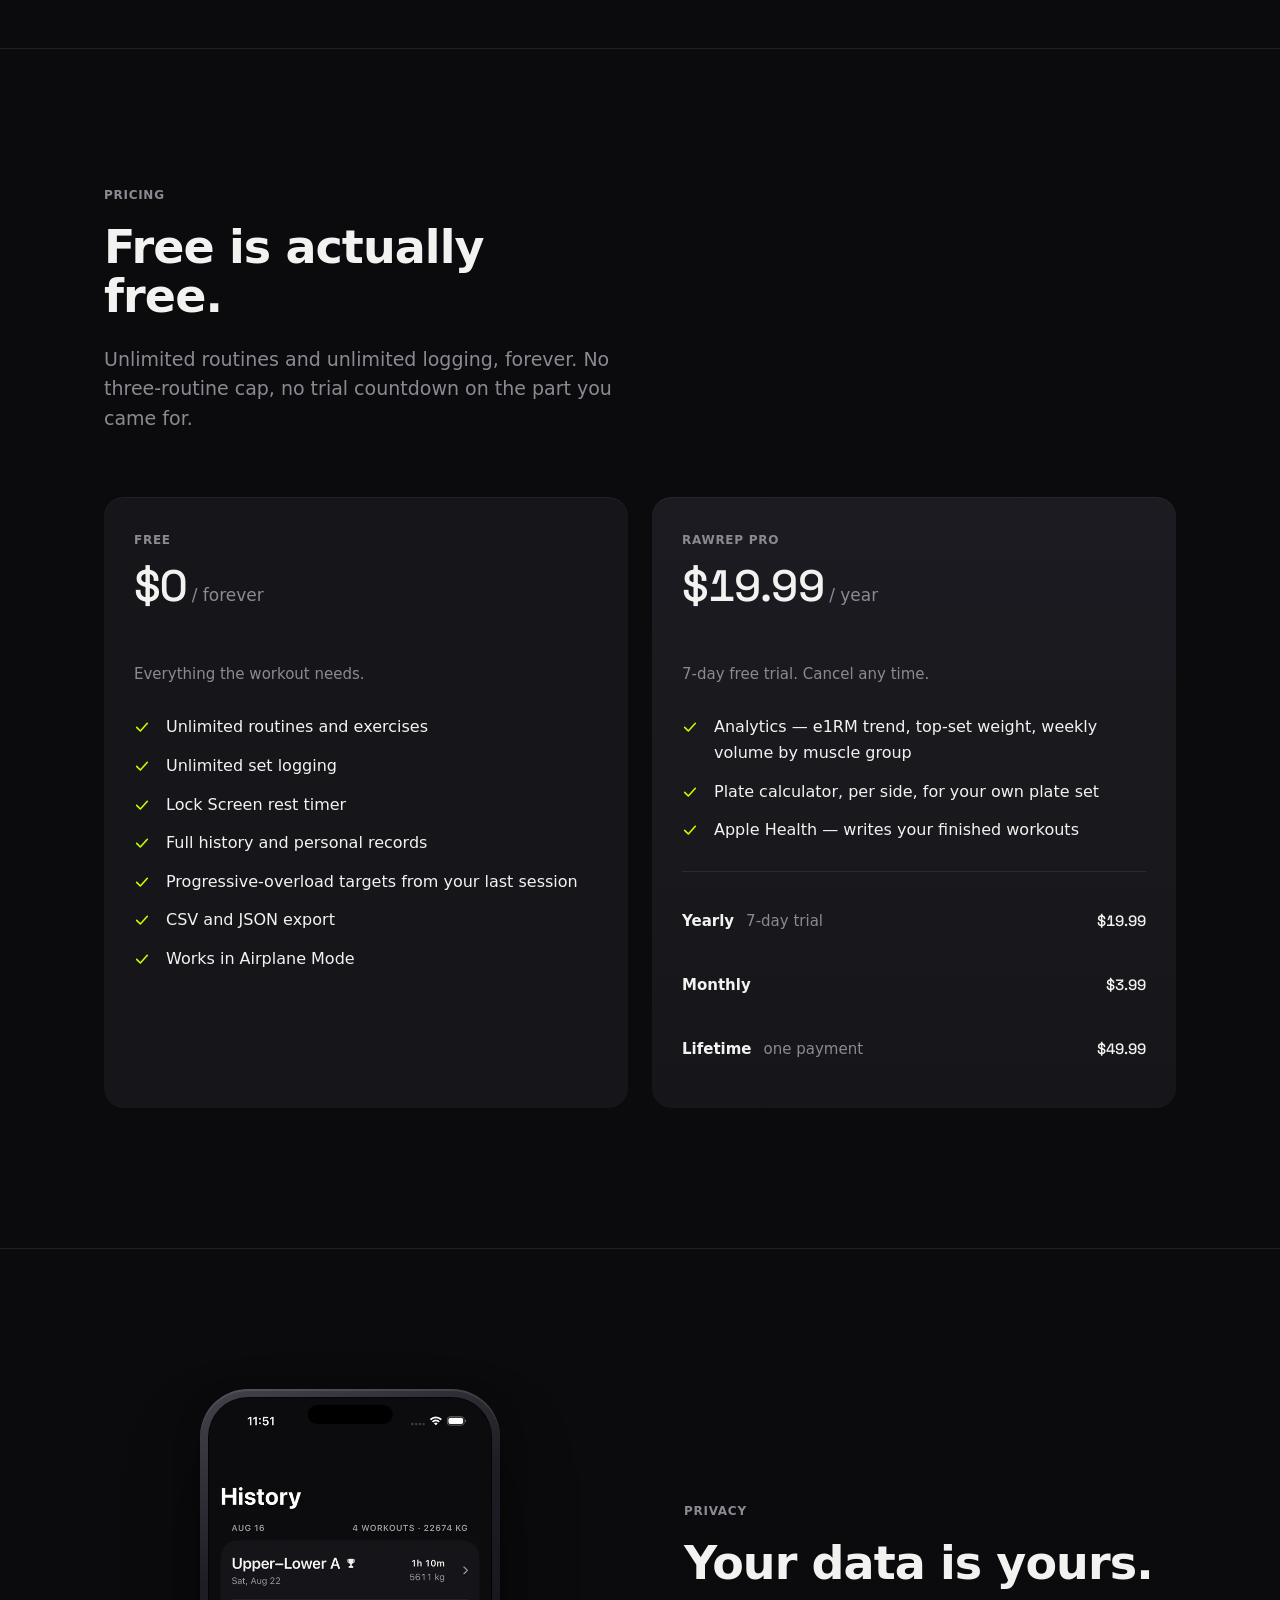
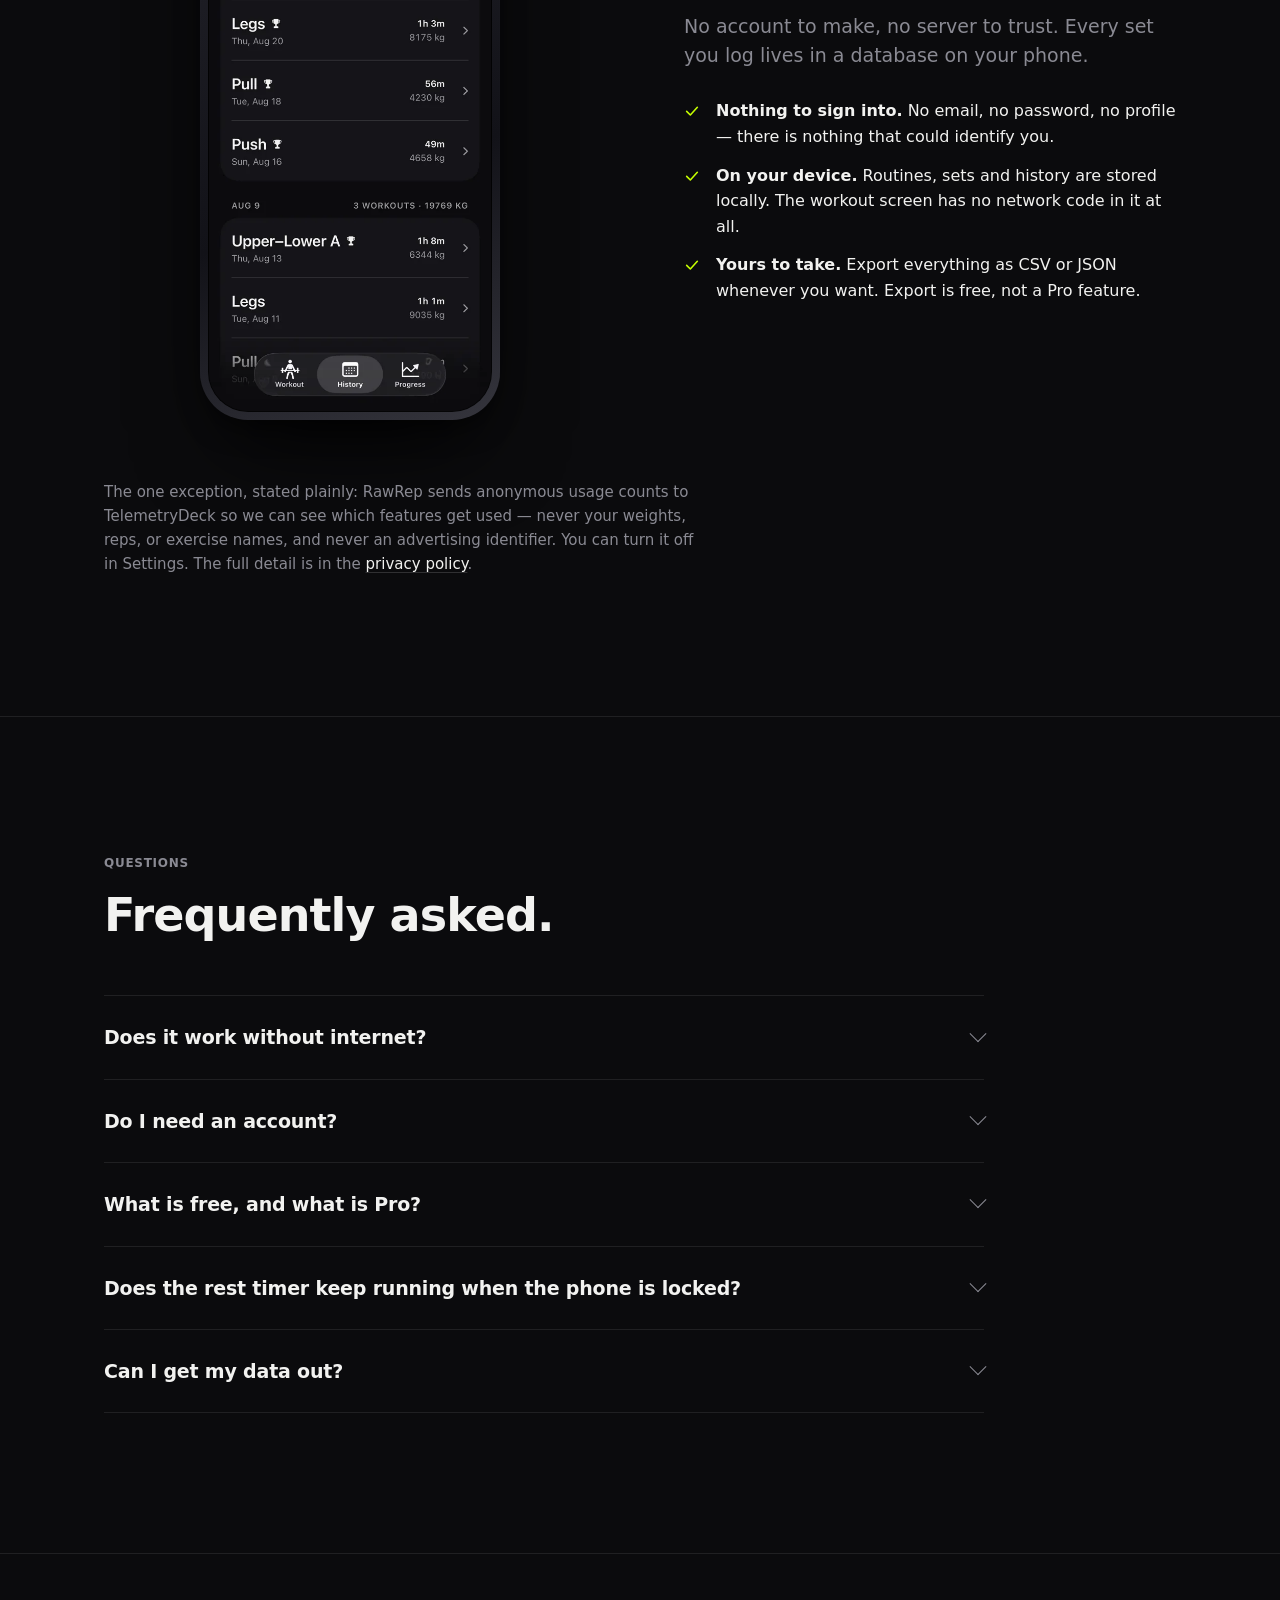
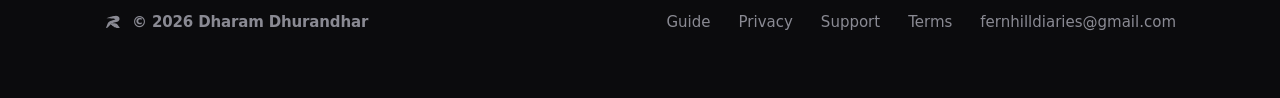
==== commit 67ac759a: "Deploy site from Overload/docs/site @ 63fb03c" ====
--- a/index.html
+++ b/index.html
@@ -47,9 +47,9 @@
         <h1>Log a set in one tap.</h1>
         <p class="lede">The lifting tracker with a rest timer on your Lock&nbsp;Screen. No account. No internet. No bloat.</p>
         <div class="badge-row">
-          <a class="store" href="mailto:fernhilldiaries@gmail.com?subject=RawRep%20launch%20%E2%80%94%20tell%20me%20when%20it%20ships" style="text-decoration:none;color:inherit" aria-label="Email us to be told when RawRep launches on the App Store">
-            <span class="k">Notify me</span>
-            <span class="v">when it hits the App Store</span>
+          <a class="store" href="https://apps.apple.com/app/apple-store/id6806476972?ct=site&amp;mt=8" style="text-decoration:none;color:inherit" aria-label="Download RawRep on the App Store">
+            <span class="k">Download on the</span>
+            <span class="v">App Store</span>
           </a>
           <span class="badge-note">Free to download.</span>
         </div>
